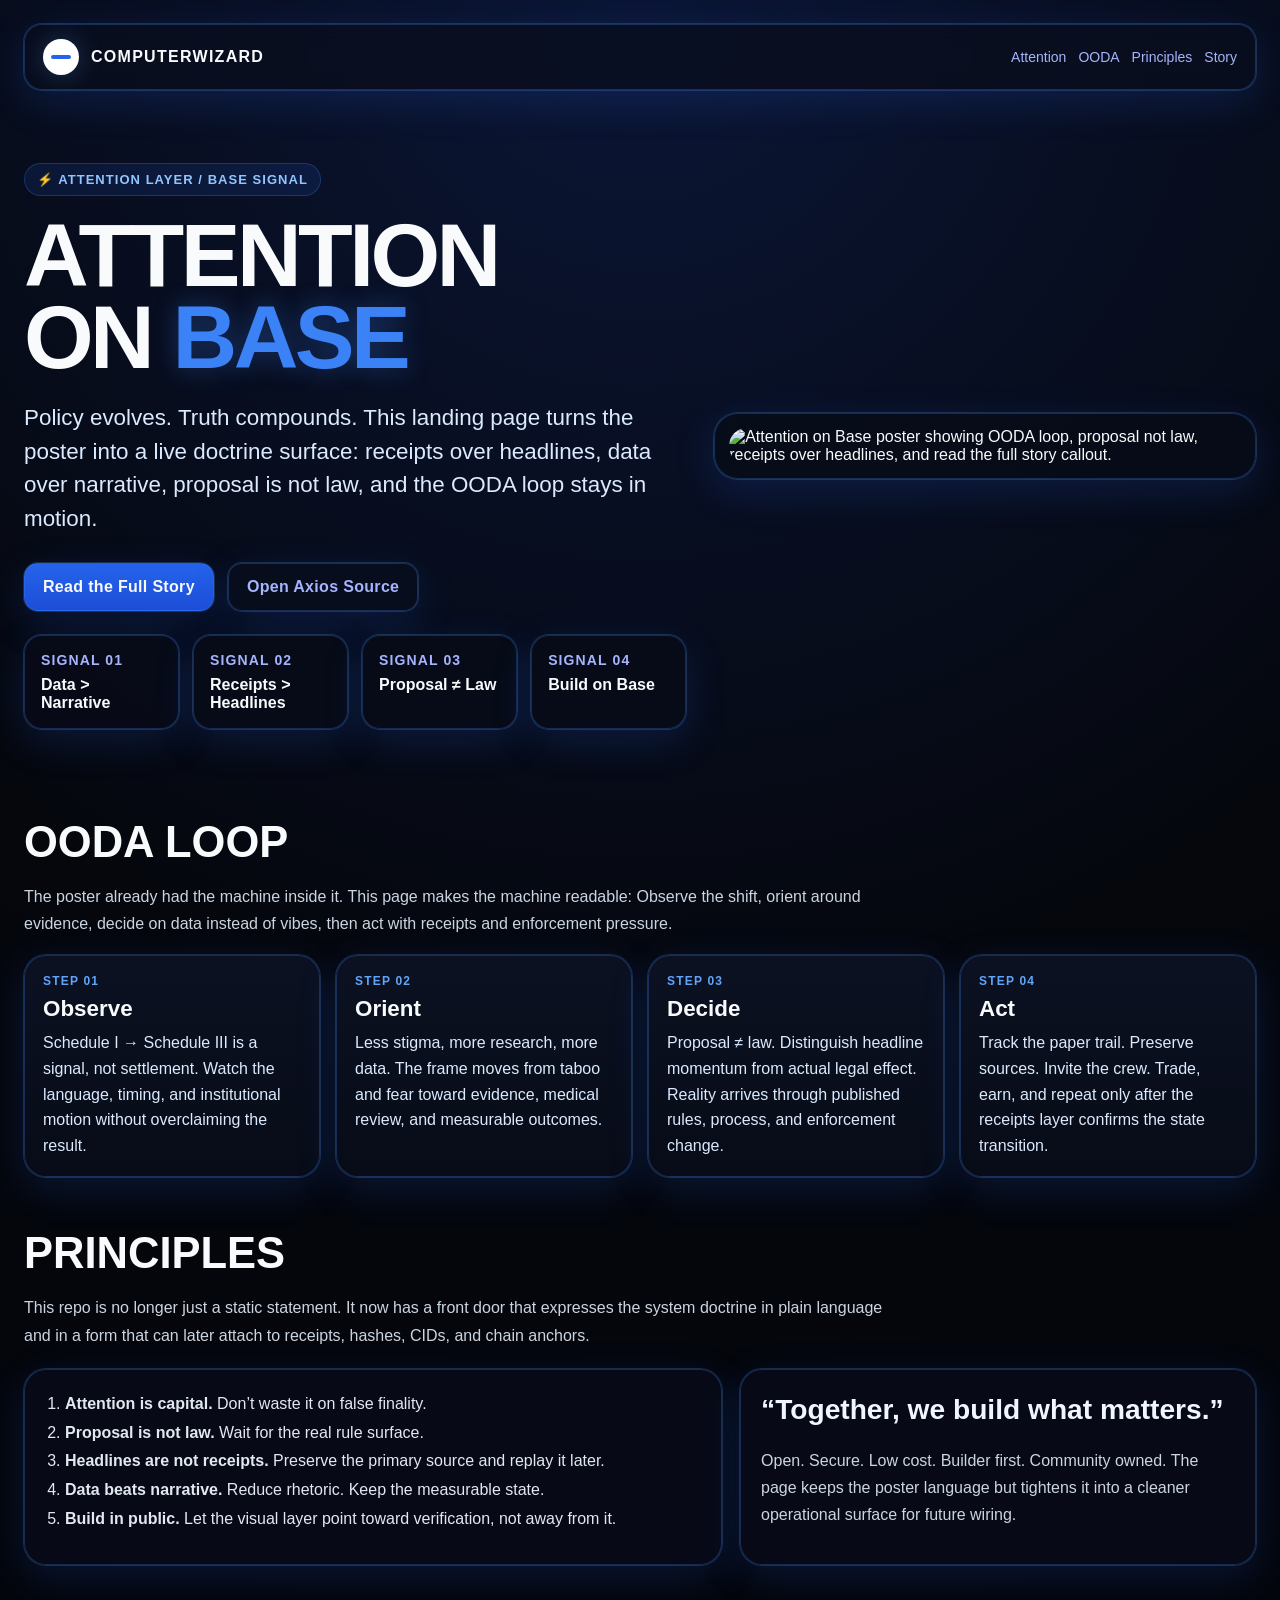
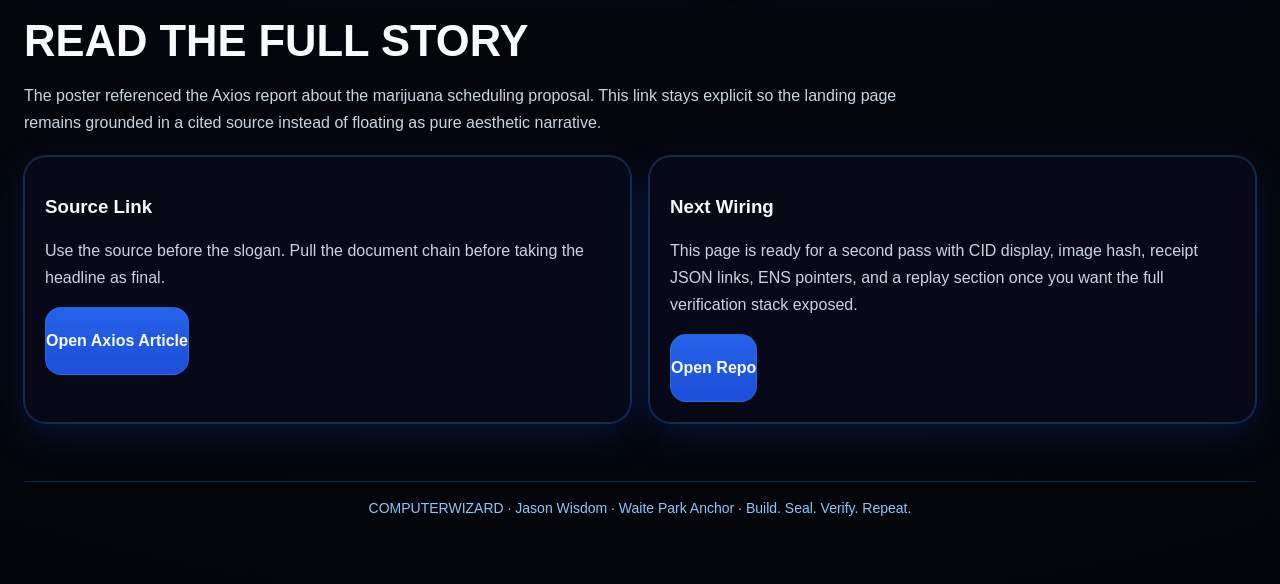
==== site/index.html @ fbf776ce "Add Attention on Base landing page" ====
<!doctype html>
<html lang="en">
<head>
  <meta charset="utf-8">
  <meta name="viewport" content="width=device-width, initial-scale=1">
  <title>COMPUTERWIZARD — Attention on Base</title>
  <meta name="description" content="Attention on Base — receipts over headlines, data over narrative, policy tracked through an OODA loop.">
  <style>
    :root {
      --bg: #05070d;
      --panel: #0b1020;
      --line: #1d4ed8;
      --line-soft: rgba(59,130,246,0.28);
      --text: #f8fafc;
      --muted: #a5b4fc;
      --accent: #2563eb;
      --accent-2: #60a5fa;
      --success: #93c5fd;
      --shadow: 0 0 0 1px rgba(96,165,250,0.22), 0 12px 40px rgba(37,99,235,0.18);
    }
    * { box-sizing: border-box; }
    html, body { margin: 0; padding: 0; background: radial-gradient(circle at top, #0b1636 0%, var(--bg) 45%, #02040a 100%); color: var(--text); font-family: Inter, Arial, Helvetica, sans-serif; }
    a { color: inherit; }
    .wrap { max-width: 1280px; margin: 0 auto; padding: 24px; }
    .nav {
      display: flex; align-items: center; justify-content: space-between; gap: 16px;
      padding: 14px 18px; border: 1px solid var(--line-soft); background: rgba(10,15,30,0.78);
      border-radius: 18px; box-shadow: var(--shadow); backdrop-filter: blur(10px);
      position: sticky; top: 16px; z-index: 10;
    }
    .brand { display: flex; align-items: center; gap: 12px; font-weight: 900; letter-spacing: 0.08em; }
    .brand-mark {
      width: 36px; height: 36px; border-radius: 999px; background: #fff; position: relative;
      box-shadow: 0 0 24px rgba(96,165,250,0.25);
    }
    .brand-mark::after {
      content: ""; position: absolute; left: 8px; right: 8px; top: 16px; height: 4px; background: var(--accent); border-radius: 999px;
    }
    .nav-links { display: flex; gap: 12px; flex-wrap: wrap; }
    .nav-links a { text-decoration: none; color: var(--muted); font-size: 14px; }
    .hero {
      display: grid; grid-template-columns: 1.1fr 0.9fr; gap: 28px; align-items: center; min-height: 78vh; padding: 28px 0 18px;
    }
    .eyebrow {
      display: inline-flex; align-items: center; gap: 8px; padding: 8px 12px; border-radius: 999px;
      border: 1px solid var(--line-soft); background: rgba(37,99,235,0.12); color: var(--success); font-size: 13px; font-weight: 700; letter-spacing: 0.08em;
    }
    h1 {
      font-size: clamp(3rem, 7vw, 6.5rem); line-height: 0.92; margin: 18px 0 14px; text-transform: uppercase; letter-spacing: -0.04em;
    }
    .base-blue { color: #3b82f6; text-shadow: 0 0 24px rgba(59,130,246,0.35); }
    .lede { font-size: clamp(1.1rem, 2vw, 1.4rem); line-height: 1.5; color: #dbeafe; max-width: 700px; }
    .cta-row { display: flex; flex-wrap: wrap; gap: 14px; margin: 28px 0 24px; }
    .btn {
      text-decoration: none; padding: 14px 18px; border-radius: 14px; font-weight: 800; letter-spacing: 0.02em; border: 1px solid var(--line-soft);
      box-shadow: var(--shadow);
    }
    .btn.primary { background: linear-gradient(180deg, #2563eb 0%, #1d4ed8 100%); }
    .btn.secondary { background: rgba(10,15,30,0.78); color: var(--muted); }
    .signal-grid { display: grid; grid-template-columns: repeat(4, minmax(0,1fr)); gap: 14px; margin-top: 10px; }
    .signal {
      background: rgba(8,12,24,0.9); border: 1px solid var(--line-soft); border-radius: 18px; padding: 16px; box-shadow: var(--shadow);
    }
    .signal h3 { margin: 0 0 8px; font-size: 14px; letter-spacing: 0.08em; color: var(--muted); text-transform: uppercase; }
    .signal p { margin: 0; font-size: 1rem; font-weight: 800; }
    .poster-card {
      position: relative; background: rgba(8,12,24,0.86); border: 1px solid var(--line-soft); border-radius: 24px; padding: 14px; box-shadow: var(--shadow);
    }
    .poster-card img { width: 100%; display: block; border-radius: 18px; }
    .section { padding: 26px 0; }
    .section h2 { font-size: clamp(1.8rem, 3.4vw, 3rem); margin: 0 0 10px; text-transform: uppercase; }
    .section p.section-copy { color: #cbd5e1; max-width: 880px; line-height: 1.7; }
    .ooda {
      display: grid; grid-template-columns: repeat(4, minmax(0,1fr)); gap: 16px; margin-top: 18px;
    }
    .step {
      background: linear-gradient(180deg, rgba(12,18,35,0.96) 0%, rgba(8,12,24,0.96) 100%);
      border: 1px solid var(--line-soft); border-radius: 22px; padding: 18px; box-shadow: var(--shadow);
    }
    .step .kicker { color: var(--accent-2); font-size: 12px; font-weight: 900; letter-spacing: 0.1em; text-transform: uppercase; }
    .step h3 { margin: 8px 0 8px; font-size: 1.4rem; }
    .step p { margin: 0; color: #dbeafe; line-height: 1.6; }
    .principles {
      display: grid; grid-template-columns: 1.15fr 0.85fr; gap: 18px; margin-top: 20px;
    }
    .panel {
      background: rgba(8,12,24,0.9); border: 1px solid var(--line-soft); border-radius: 22px; padding: 20px; box-shadow: var(--shadow);
    }
    .list { margin: 0; padding-left: 20px; color: #e2e8f0; line-height: 1.8; }
    .quote {
      font-size: clamp(1.3rem, 2.2vw, 2rem); line-height: 1.45; font-weight: 800; color: #eff6ff;
    }
    .story {
      display: grid; grid-template-columns: 1fr 1fr; gap: 18px; margin-top: 20px;
    }
    .story .big-link {
      display: inline-flex; align-items: center; justify-content: center; min-height: 68px; border-radius: 16px; font-weight: 900; text-decoration: none;
      background: linear-gradient(180deg, #2563eb 0%, #1d4ed8 100%); border: 1px solid var(--line-soft);
    }
    footer {
      padding: 32px 0 44px; color: #93c5fd; text-align: center; font-size: 14px;
    }
    .footer-line { border-top: 1px solid var(--line-soft); padding-top: 18px; }
    @media (max-width: 1080px) {
      .hero, .principles, .story { grid-template-columns: 1fr; }
      .signal-grid, .ooda { grid-template-columns: repeat(2, minmax(0,1fr)); }
    }
    @media (max-width: 680px) {
      .wrap { padding: 16px; }
      .nav { position: static; }
      .signal-grid, .ooda { grid-template-columns: 1fr; }
      h1 { font-size: 3rem; }
    }
  </style>
</head>
<body>
  <div class="wrap">
    <nav class="nav">
      <div class="brand">
        <span class="brand-mark" aria-hidden="true"></span>
        <span>COMPUTERWIZARD</span>
      </div>
      <div class="nav-links">
        <a href="#attention">Attention</a>
        <a href="#ooda">OODA</a>
        <a href="#principles">Principles</a>
        <a href="#story">Story</a>
      </div>
    </nav>

    <section class="hero" id="attention">
      <div>
        <span class="eyebrow">⚡ ATTENTION LAYER / BASE SIGNAL</span>
        <h1>Attention<br>on <span class="base-blue">Base</span></h1>
        <p class="lede">Policy evolves. Truth compounds. This landing page turns the poster into a live doctrine surface: receipts over headlines, data over narrative, proposal is not law, and the OODA loop stays in motion.</p>
        <div class="cta-row">
          <a class="btn primary" href="#story">Read the Full Story</a>
          <a class="btn secondary" href="https://www.axios.com/2026/04/22/trump-marijuana-rule-change" target="_blank" rel="noreferrer">Open Axios Source</a>
        </div>
        <div class="signal-grid">
          <div class="signal"><h3>Signal 01</h3><p>Data &gt; Narrative</p></div>
          <div class="signal"><h3>Signal 02</h3><p>Receipts &gt; Headlines</p></div>
          <div class="signal"><h3>Signal 03</h3><p>Proposal ≠ Law</p></div>
          <div class="signal"><h3>Signal 04</h3><p>Build on Base</p></div>
        </div>
      </div>
      <div class="poster-card">
        <img src="../assets/attention-on-base-2026-04-22.jpeg" alt="Attention on Base poster showing OODA loop, proposal not law, receipts over headlines, and read the full story callout.">
      </div>
    </section>

    <section class="section" id="ooda">
      <h2>OODA Loop</h2>
      <p class="section-copy">The poster already had the machine inside it. This page makes the machine readable: Observe the shift, orient around evidence, decide on data instead of vibes, then act with receipts and enforcement pressure.</p>
      <div class="ooda">
        <article class="step">
          <div class="kicker">Step 01</div>
          <h3>Observe</h3>
          <p>Schedule I → Schedule III is a signal, not settlement. Watch the language, timing, and institutional motion without overclaiming the result.</p>
        </article>
        <article class="step">
          <div class="kicker">Step 02</div>
          <h3>Orient</h3>
          <p>Less stigma, more research, more data. The frame moves from taboo and fear toward evidence, medical review, and measurable outcomes.</p>
        </article>
        <article class="step">
          <div class="kicker">Step 03</div>
          <h3>Decide</h3>
          <p>Proposal ≠ law. Distinguish headline momentum from actual legal effect. Reality arrives through published rules, process, and enforcement change.</p>
        </article>
        <article class="step">
          <div class="kicker">Step 04</div>
          <h3>Act</h3>
          <p>Track the paper trail. Preserve sources. Invite the crew. Trade, earn, and repeat only after the receipts layer confirms the state transition.</p>
        </article>
      </div>
    </section>

    <section class="section" id="principles">
      <h2>Principles</h2>
      <p class="section-copy">This repo is no longer just a static statement. It now has a front door that expresses the system doctrine in plain language and in a form that can later attach to receipts, hashes, CIDs, and chain anchors.</p>
      <div class="principles">
        <div class="panel">
          <ol class="list">
            <li><strong>Attention is capital.</strong> Don’t waste it on false finality.</li>
            <li><strong>Proposal is not law.</strong> Wait for the real rule surface.</li>
            <li><strong>Headlines are not receipts.</strong> Preserve the primary source and replay it later.</li>
            <li><strong>Data beats narrative.</strong> Reduce rhetoric. Keep the measurable state.</li>
            <li><strong>Build in public.</strong> Let the visual layer point toward verification, not away from it.</li>
          </ol>
        </div>
        <div class="panel">
          <div class="quote">“Together, we build what matters.”</div>
          <p class="section-copy">Open. Secure. Low cost. Builder first. Community owned. The page keeps the poster language but tightens it into a cleaner operational surface for future wiring.</p>
        </div>
      </div>
    </section>

    <section class="section" id="story">
      <h2>Read the Full Story</h2>
      <p class="section-copy">The poster referenced the Axios report about the marijuana scheduling proposal. This link stays explicit so the landing page remains grounded in a cited source instead of floating as pure aesthetic narrative.</p>
      <div class="story">
        <div class="panel">
          <h3>Source Link</h3>
          <p class="section-copy">Use the source before the slogan. Pull the document chain before taking the headline as final.</p>
          <a class="big-link" href="https://www.axios.com/2026/04/22/trump-marijuana-rule-change" target="_blank" rel="noreferrer">Open Axios Article</a>
        </div>
        <div class="panel">
          <h3>Next Wiring</h3>
          <p class="section-copy">This page is ready for a second pass with CID display, image hash, receipt JSON links, ENS pointers, and a replay section once you want the full verification stack exposed.</p>
          <a class="big-link" href="https://github.com/jsonwisdom/COMPUTERWIZARD" target="_blank" rel="noreferrer">Open Repo</a>
        </div>
      </div>
    </section>

    <footer>
      <div class="footer-line">COMPUTERWIZARD · Jason Wisdom · Waite Park Anchor · Build. Seal. Verify. Repeat.</div>
    </footer>
  </div>
</body>
</html>
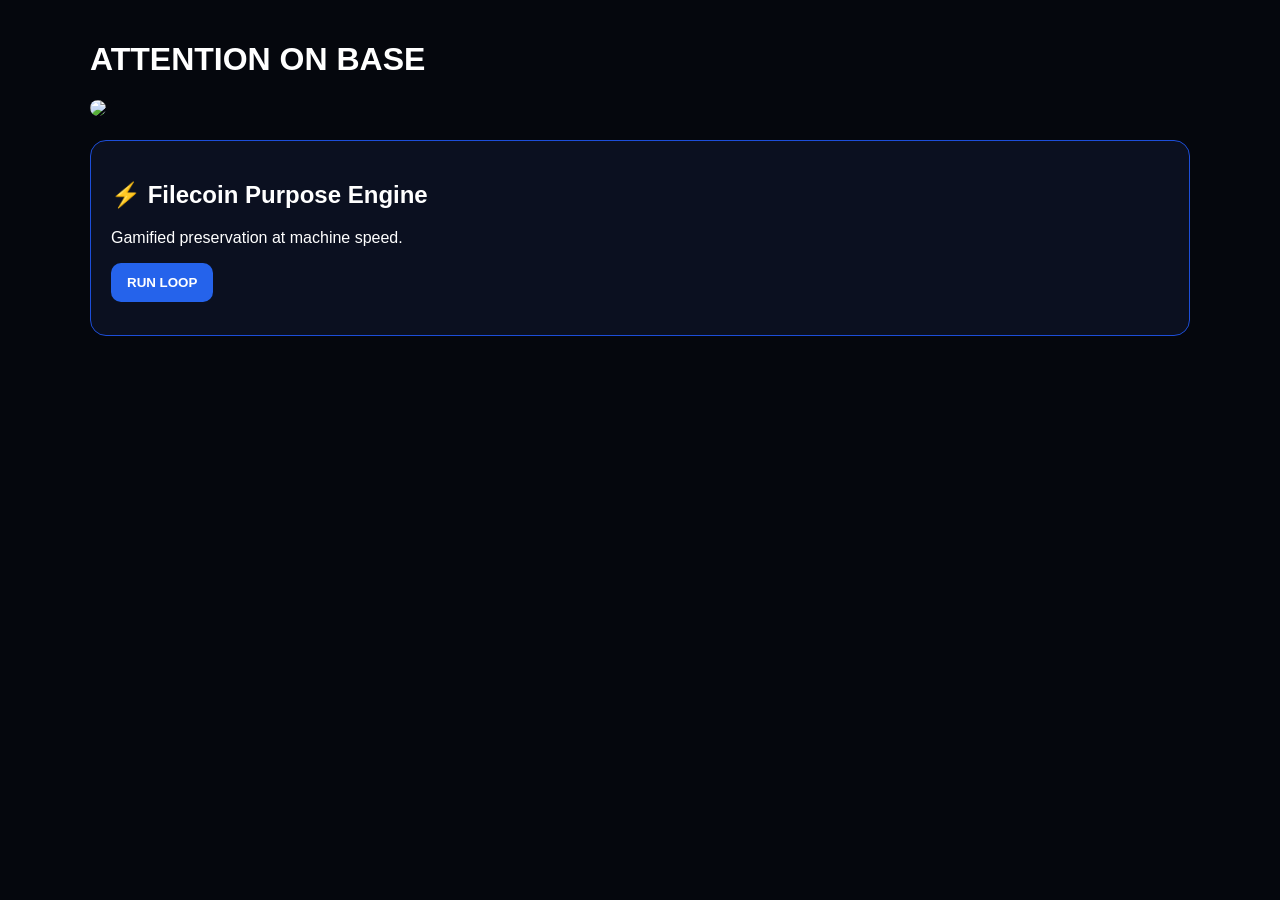
==== commit 475b4634: "Add Filecoin gamified engine UI" ====
--- a/site/index.html
+++ b/site/index.html
@@ -1,221 +1,44 @@
 <!doctype html>
 <html lang="en">
 <head>
-  <meta charset="utf-8">
-  <meta name="viewport" content="width=device-width, initial-scale=1">
-  <title>COMPUTERWIZARD — Attention on Base</title>
-  <meta name="description" content="Attention on Base — receipts over headlines, data over narrative, policy tracked through an OODA loop.">
-  <style>
-    :root {
-      --bg: #05070d;
-      --panel: #0b1020;
-      --line: #1d4ed8;
-      --line-soft: rgba(59,130,246,0.28);
-      --text: #f8fafc;
-      --muted: #a5b4fc;
-      --accent: #2563eb;
-      --accent-2: #60a5fa;
-      --success: #93c5fd;
-      --shadow: 0 0 0 1px rgba(96,165,250,0.22), 0 12px 40px rgba(37,99,235,0.18);
-    }
-    * { box-sizing: border-box; }
-    html, body { margin: 0; padding: 0; background: radial-gradient(circle at top, #0b1636 0%, var(--bg) 45%, #02040a 100%); color: var(--text); font-family: Inter, Arial, Helvetica, sans-serif; }
-    a { color: inherit; }
-    .wrap { max-width: 1280px; margin: 0 auto; padding: 24px; }
-    .nav {
-      display: flex; align-items: center; justify-content: space-between; gap: 16px;
-      padding: 14px 18px; border: 1px solid var(--line-soft); background: rgba(10,15,30,0.78);
-      border-radius: 18px; box-shadow: var(--shadow); backdrop-filter: blur(10px);
-      position: sticky; top: 16px; z-index: 10;
-    }
-    .brand { display: flex; align-items: center; gap: 12px; font-weight: 900; letter-spacing: 0.08em; }
-    .brand-mark {
-      width: 36px; height: 36px; border-radius: 999px; background: #fff; position: relative;
-      box-shadow: 0 0 24px rgba(96,165,250,0.25);
-    }
-    .brand-mark::after {
-      content: ""; position: absolute; left: 8px; right: 8px; top: 16px; height: 4px; background: var(--accent); border-radius: 999px;
-    }
-    .nav-links { display: flex; gap: 12px; flex-wrap: wrap; }
-    .nav-links a { text-decoration: none; color: var(--muted); font-size: 14px; }
-    .hero {
-      display: grid; grid-template-columns: 1.1fr 0.9fr; gap: 28px; align-items: center; min-height: 78vh; padding: 28px 0 18px;
-    }
-    .eyebrow {
-      display: inline-flex; align-items: center; gap: 8px; padding: 8px 12px; border-radius: 999px;
-      border: 1px solid var(--line-soft); background: rgba(37,99,235,0.12); color: var(--success); font-size: 13px; font-weight: 700; letter-spacing: 0.08em;
-    }
-    h1 {
-      font-size: clamp(3rem, 7vw, 6.5rem); line-height: 0.92; margin: 18px 0 14px; text-transform: uppercase; letter-spacing: -0.04em;
-    }
-    .base-blue { color: #3b82f6; text-shadow: 0 0 24px rgba(59,130,246,0.35); }
-    .lede { font-size: clamp(1.1rem, 2vw, 1.4rem); line-height: 1.5; color: #dbeafe; max-width: 700px; }
-    .cta-row { display: flex; flex-wrap: wrap; gap: 14px; margin: 28px 0 24px; }
-    .btn {
-      text-decoration: none; padding: 14px 18px; border-radius: 14px; font-weight: 800; letter-spacing: 0.02em; border: 1px solid var(--line-soft);
-      box-shadow: var(--shadow);
-    }
-    .btn.primary { background: linear-gradient(180deg, #2563eb 0%, #1d4ed8 100%); }
-    .btn.secondary { background: rgba(10,15,30,0.78); color: var(--muted); }
-    .signal-grid { display: grid; grid-template-columns: repeat(4, minmax(0,1fr)); gap: 14px; margin-top: 10px; }
-    .signal {
-      background: rgba(8,12,24,0.9); border: 1px solid var(--line-soft); border-radius: 18px; padding: 16px; box-shadow: var(--shadow);
-    }
-    .signal h3 { margin: 0 0 8px; font-size: 14px; letter-spacing: 0.08em; color: var(--muted); text-transform: uppercase; }
-    .signal p { margin: 0; font-size: 1rem; font-weight: 800; }
-    .poster-card {
-      position: relative; background: rgba(8,12,24,0.86); border: 1px solid var(--line-soft); border-radius: 24px; padding: 14px; box-shadow: var(--shadow);
-    }
-    .poster-card img { width: 100%; display: block; border-radius: 18px; }
-    .section { padding: 26px 0; }
-    .section h2 { font-size: clamp(1.8rem, 3.4vw, 3rem); margin: 0 0 10px; text-transform: uppercase; }
-    .section p.section-copy { color: #cbd5e1; max-width: 880px; line-height: 1.7; }
-    .ooda {
-      display: grid; grid-template-columns: repeat(4, minmax(0,1fr)); gap: 16px; margin-top: 18px;
-    }
-    .step {
-      background: linear-gradient(180deg, rgba(12,18,35,0.96) 0%, rgba(8,12,24,0.96) 100%);
-      border: 1px solid var(--line-soft); border-radius: 22px; padding: 18px; box-shadow: var(--shadow);
-    }
-    .step .kicker { color: var(--accent-2); font-size: 12px; font-weight: 900; letter-spacing: 0.1em; text-transform: uppercase; }
-    .step h3 { margin: 8px 0 8px; font-size: 1.4rem; }
-    .step p { margin: 0; color: #dbeafe; line-height: 1.6; }
-    .principles {
-      display: grid; grid-template-columns: 1.15fr 0.85fr; gap: 18px; margin-top: 20px;
-    }
-    .panel {
-      background: rgba(8,12,24,0.9); border: 1px solid var(--line-soft); border-radius: 22px; padding: 20px; box-shadow: var(--shadow);
-    }
-    .list { margin: 0; padding-left: 20px; color: #e2e8f0; line-height: 1.8; }
-    .quote {
-      font-size: clamp(1.3rem, 2.2vw, 2rem); line-height: 1.45; font-weight: 800; color: #eff6ff;
-    }
-    .story {
-      display: grid; grid-template-columns: 1fr 1fr; gap: 18px; margin-top: 20px;
-    }
-    .story .big-link {
-      display: inline-flex; align-items: center; justify-content: center; min-height: 68px; border-radius: 16px; font-weight: 900; text-decoration: none;
-      background: linear-gradient(180deg, #2563eb 0%, #1d4ed8 100%); border: 1px solid var(--line-soft);
-    }
-    footer {
-      padding: 32px 0 44px; color: #93c5fd; text-align: center; font-size: 14px;
-    }
-    .footer-line { border-top: 1px solid var(--line-soft); padding-top: 18px; }
-    @media (max-width: 1080px) {
-      .hero, .principles, .story { grid-template-columns: 1fr; }
-      .signal-grid, .ooda { grid-template-columns: repeat(2, minmax(0,1fr)); }
-    }
-    @media (max-width: 680px) {
-      .wrap { padding: 16px; }
-      .nav { position: static; }
-      .signal-grid, .ooda { grid-template-columns: 1fr; }
-      h1 { font-size: 3rem; }
-    }
-  </style>
+<meta charset="utf-8">
+<meta name="viewport" content="width=device-width, initial-scale=1">
+<title>COMPUTERWIZARD — Attention on Base</title>
+<style>
+body{background:#05070d;color:white;font-family:Arial;margin:0}
+.wrap{padding:20px;max-width:1100px;margin:auto}
+.card{background:#0b1020;padding:20px;border-radius:16px;margin-top:20px;border:1px solid #1d4ed8}
+button{padding:12px 16px;border-radius:10px;border:none;background:#2563eb;color:white;font-weight:bold;cursor:pointer}
+</style>
 </head>
 <body>
-  <div class="wrap">
-    <nav class="nav">
-      <div class="brand">
-        <span class="brand-mark" aria-hidden="true"></span>
-        <span>COMPUTERWIZARD</span>
-      </div>
-      <div class="nav-links">
-        <a href="#attention">Attention</a>
-        <a href="#ooda">OODA</a>
-        <a href="#principles">Principles</a>
-        <a href="#story">Story</a>
-      </div>
-    </nav>
+<div class="wrap">
+<h1>ATTENTION ON BASE</h1>
+<img src="../assets/attention-on-base-2026-04-22.jpeg" style="width:100%;border-radius:12px"/>
 
-    <section class="hero" id="attention">
-      <div>
-        <span class="eyebrow">⚡ ATTENTION LAYER / BASE SIGNAL</span>
-        <h1>Attention<br>on <span class="base-blue">Base</span></h1>
-        <p class="lede">Policy evolves. Truth compounds. This landing page turns the poster into a live doctrine surface: receipts over headlines, data over narrative, proposal is not law, and the OODA loop stays in motion.</p>
-        <div class="cta-row">
-          <a class="btn primary" href="#story">Read the Full Story</a>
-          <a class="btn secondary" href="https://www.axios.com/2026/04/22/trump-marijuana-rule-change" target="_blank" rel="noreferrer">Open Axios Source</a>
-        </div>
-        <div class="signal-grid">
-          <div class="signal"><h3>Signal 01</h3><p>Data &gt; Narrative</p></div>
-          <div class="signal"><h3>Signal 02</h3><p>Receipts &gt; Headlines</p></div>
-          <div class="signal"><h3>Signal 03</h3><p>Proposal ≠ Law</p></div>
-          <div class="signal"><h3>Signal 04</h3><p>Build on Base</p></div>
-        </div>
-      </div>
-      <div class="poster-card">
-        <img src="../assets/attention-on-base-2026-04-22.jpeg" alt="Attention on Base poster showing OODA loop, proposal not law, receipts over headlines, and read the full story callout.">
-      </div>
-    </section>
+<div class="card">
+<h2>⚡ Filecoin Purpose Engine</h2>
+<p>Gamified preservation at machine speed.</p>
+<button onclick="runLoop()">RUN LOOP</button>
+<pre id="output"></pre>
+</div>
 
-    <section class="section" id="ooda">
-      <h2>OODA Loop</h2>
-      <p class="section-copy">The poster already had the machine inside it. This page makes the machine readable: Observe the shift, orient around evidence, decide on data instead of vibes, then act with receipts and enforcement pressure.</p>
-      <div class="ooda">
-        <article class="step">
-          <div class="kicker">Step 01</div>
-          <h3>Observe</h3>
-          <p>Schedule I → Schedule III is a signal, not settlement. Watch the language, timing, and institutional motion without overclaiming the result.</p>
-        </article>
-        <article class="step">
-          <div class="kicker">Step 02</div>
-          <h3>Orient</h3>
-          <p>Less stigma, more research, more data. The frame moves from taboo and fear toward evidence, medical review, and measurable outcomes.</p>
-        </article>
-        <article class="step">
-          <div class="kicker">Step 03</div>
-          <h3>Decide</h3>
-          <p>Proposal ≠ law. Distinguish headline momentum from actual legal effect. Reality arrives through published rules, process, and enforcement change.</p>
-        </article>
-        <article class="step">
-          <div class="kicker">Step 04</div>
-          <h3>Act</h3>
-          <p>Track the paper trail. Preserve sources. Invite the crew. Trade, earn, and repeat only after the receipts layer confirms the state transition.</p>
-        </article>
-      </div>
-    </section>
+<script>
+async function runLoop(){
+ const res = await fetch('filecoin-purpose.json');
+ const data = await res.json();
+ let log = '';
+ data.game_loop.forEach((step,i)=>{
+  log += (i+1)+'. '+step+'\n';
+ });
+ log += '\nScore Model:\n';
+ Object.entries(data.points).forEach(([k,v])=>{
+  log += k+': '+v+' pts\n';
+ });
+ document.getElementById('output').textContent = log;
+}
+</script>
 
-    <section class="section" id="principles">
-      <h2>Principles</h2>
-      <p class="section-copy">This repo is no longer just a static statement. It now has a front door that expresses the system doctrine in plain language and in a form that can later attach to receipts, hashes, CIDs, and chain anchors.</p>
-      <div class="principles">
-        <div class="panel">
-          <ol class="list">
-            <li><strong>Attention is capital.</strong> Don’t waste it on false finality.</li>
-            <li><strong>Proposal is not law.</strong> Wait for the real rule surface.</li>
-            <li><strong>Headlines are not receipts.</strong> Preserve the primary source and replay it later.</li>
-            <li><strong>Data beats narrative.</strong> Reduce rhetoric. Keep the measurable state.</li>
-            <li><strong>Build in public.</strong> Let the visual layer point toward verification, not away from it.</li>
-          </ol>
-        </div>
-        <div class="panel">
-          <div class="quote">“Together, we build what matters.”</div>
-          <p class="section-copy">Open. Secure. Low cost. Builder first. Community owned. The page keeps the poster language but tightens it into a cleaner operational surface for future wiring.</p>
-        </div>
-      </div>
-    </section>
-
-    <section class="section" id="story">
-      <h2>Read the Full Story</h2>
-      <p class="section-copy">The poster referenced the Axios report about the marijuana scheduling proposal. This link stays explicit so the landing page remains grounded in a cited source instead of floating as pure aesthetic narrative.</p>
-      <div class="story">
-        <div class="panel">
-          <h3>Source Link</h3>
-          <p class="section-copy">Use the source before the slogan. Pull the document chain before taking the headline as final.</p>
-          <a class="big-link" href="https://www.axios.com/2026/04/22/trump-marijuana-rule-change" target="_blank" rel="noreferrer">Open Axios Article</a>
-        </div>
-        <div class="panel">
-          <h3>Next Wiring</h3>
-          <p class="section-copy">This page is ready for a second pass with CID display, image hash, receipt JSON links, ENS pointers, and a replay section once you want the full verification stack exposed.</p>
-          <a class="big-link" href="https://github.com/jsonwisdom/COMPUTERWIZARD" target="_blank" rel="noreferrer">Open Repo</a>
-        </div>
-      </div>
-    </section>
-
-    <footer>
-      <div class="footer-line">COMPUTERWIZARD · Jason Wisdom · Waite Park Anchor · Build. Seal. Verify. Repeat.</div>
-    </footer>
-  </div>
+</div>
 </body>
 </html>
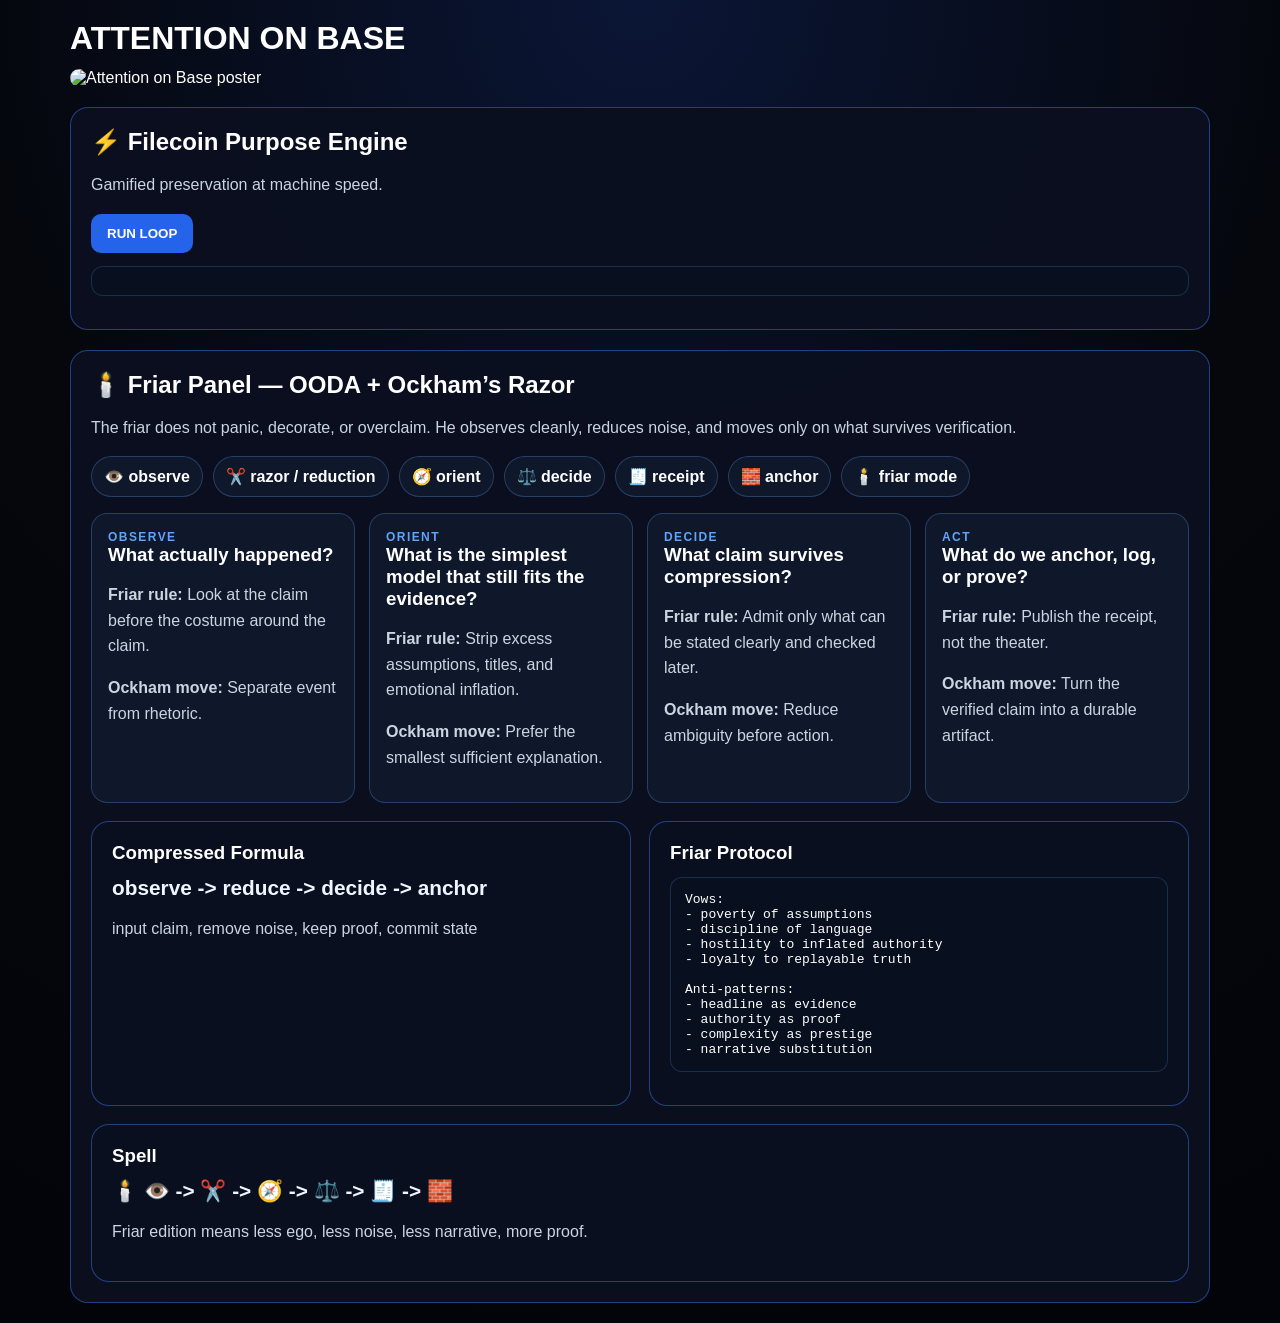
==== commit 4527fd54: "Render Friar Edition panel from friar-ooda.json" ====
--- a/site/index.html
+++ b/site/index.html
@@ -5,40 +5,106 @@
 <meta name="viewport" content="width=device-width, initial-scale=1">
 <title>COMPUTERWIZARD — Attention on Base</title>
 <style>
-body{background:#05070d;color:white;font-family:Arial;margin:0}
-.wrap{padding:20px;max-width:1100px;margin:auto}
-.card{background:#0b1020;padding:20px;border-radius:16px;margin-top:20px;border:1px solid #1d4ed8}
-button{padding:12px 16px;border-radius:10px;border:none;background:#2563eb;color:white;font-weight:bold;cursor:pointer}
+:root{--bg:#05070d;--panel:#0b1020;--line:#1d4ed8;--text:#fff;--muted:#cbd5e1;--accent:#2563eb;--accent2:#60a5fa}
+*{box-sizing:border-box}
+body{background:radial-gradient(circle at top,#0b1636 0%,#05070d 45%,#02040a 100%);color:var(--text);font-family:Arial,sans-serif;margin:0}
+.wrap{padding:20px;max-width:1180px;margin:auto}
+h1,h2,h3{margin:0 0 12px}
+p{line-height:1.6;color:var(--muted)}
+.heroimg{width:100%;border-radius:16px;display:block}
+.card{background:rgba(11,16,32,.92);padding:20px;border-radius:18px;margin-top:20px;border:1px solid rgba(59,130,246,.45)}
+.grid{display:grid;grid-template-columns:repeat(2,minmax(0,1fr));gap:18px}
+.loop{display:grid;grid-template-columns:repeat(4,minmax(0,1fr));gap:14px}
+.step{background:#0f172a;border:1px solid rgba(96,165,250,.28);padding:16px;border-radius:16px}
+.kicker{font-size:12px;letter-spacing:.12em;color:var(--accent2);font-weight:700}
+button{padding:12px 16px;border-radius:10px;border:none;background:var(--accent);color:white;font-weight:bold;cursor:pointer}
+pre{white-space:pre-wrap;background:#08101f;padding:14px;border-radius:12px;border:1px solid rgba(96,165,250,.2)}
+.glyphs{display:flex;flex-wrap:wrap;gap:10px;margin-top:12px}
+.glyph{padding:10px 12px;border-radius:999px;background:#0f172a;border:1px solid rgba(96,165,250,.28);font-weight:700}
+.quote{font-size:1.3rem;font-weight:700;color:#eff6ff}
+@media (max-width:900px){.loop,.grid{grid-template-columns:1fr 1fr}}
+@media (max-width:640px){.loop,.grid{grid-template-columns:1fr}}
 </style>
 </head>
 <body>
 <div class="wrap">
-<h1>ATTENTION ON BASE</h1>
-<img src="../assets/attention-on-base-2026-04-22.jpeg" style="width:100%;border-radius:12px"/>
+  <h1>ATTENTION ON BASE</h1>
+  <img class="heroimg" src="../assets/attention-on-base-2026-04-22.jpeg" alt="Attention on Base poster">
 
-<div class="card">
-<h2>⚡ Filecoin Purpose Engine</h2>
-<p>Gamified preservation at machine speed.</p>
-<button onclick="runLoop()">RUN LOOP</button>
-<pre id="output"></pre>
-</div>
+  <div class="card">
+    <h2>⚡ Filecoin Purpose Engine</h2>
+    <p>Gamified preservation at machine speed.</p>
+    <button onclick="runLoop()">RUN LOOP</button>
+    <pre id="output"></pre>
+  </div>
+
+  <div class="card">
+    <h2>🕯️ Friar Panel — OODA + Ockham’s Razor</h2>
+    <p id="friar-thesis">Loading friar doctrine…</p>
+    <div class="glyphs" id="glyphs"></div>
+    <div class="loop" id="friar-loop" style="margin-top:16px"></div>
+    <div class="grid" style="margin-top:18px">
+      <div class="card" style="margin-top:0">
+        <h3>Compressed Formula</h3>
+        <div class="quote" id="formula"></div>
+        <p id="machine-line"></p>
+      </div>
+      <div class="card" style="margin-top:0">
+        <h3>Friar Protocol</h3>
+        <pre id="friar-protocol"></pre>
+      </div>
+    </div>
+    <div class="card" style="margin-top:18px">
+      <h3>Spell</h3>
+      <div class="quote" id="spell"></div>
+      <p id="human-line"></p>
+    </div>
+  </div>
 
 <script>
 async function runLoop(){
  const res = await fetch('filecoin-purpose.json');
  const data = await res.json();
  let log = '';
- data.game_loop.forEach((step,i)=>{
-  log += (i+1)+'. '+step+'\n';
- });
+ data.game_loop.forEach((step,i)=>{ log += (i+1)+'. '+step+'\n'; });
  log += '\nScore Model:\n';
- Object.entries(data.points).forEach(([k,v])=>{
-  log += k+': '+v+' pts\n';
- });
+ Object.entries(data.points).forEach(([k,v])=>{ log += k+': '+v+' pts\n'; });
  document.getElementById('output').textContent = log;
 }
+
+async function renderFriar(){
+ const res = await fetch('friar-ooda.json');
+ const data = await res.json();
+ document.getElementById('friar-thesis').textContent = data.thesis;
+ document.getElementById('formula').textContent = data.compressed_formula.ooda_razor;
+ document.getElementById('machine-line').textContent = data.compressed_formula.machine_translation;
+ document.getElementById('spell').textContent = data.spell;
+ document.getElementById('human-line').textContent = data.human_line;
+
+ const glyphs = document.getElementById('glyphs');
+ glyphs.innerHTML = '';
+ Object.entries(data.glyphs).forEach(([g,label]) => {
+   const el = document.createElement('div');
+   el.className = 'glyph';
+   el.textContent = g + ' ' + label;
+   glyphs.appendChild(el);
+ });
+
+ const loop = document.getElementById('friar-loop');
+ loop.innerHTML = '';
+ data.loop.forEach(item => {
+   const card = document.createElement('div');
+   card.className = 'step';
+   card.innerHTML = '<div class="kicker">'+item.step+'</div><h3>'+item.question+'</h3><p><strong>Friar rule:</strong> '+item.friar_rule+'</p><p><strong>Ockham move:</strong> '+item.ockham_move+'</p>';
+   loop.appendChild(card);
+ });
+
+ const protocol = document.getElementById('friar-protocol');
+ protocol.textContent = 'Vows:\n- ' + data.friar_protocol.vows.join('\n- ') + '\n\nAnti-patterns:\n- ' + data.friar_protocol.anti_patterns.join('\n- ');
+}
+
+renderFriar();
 </script>
-
 </div>
 </body>
 </html>
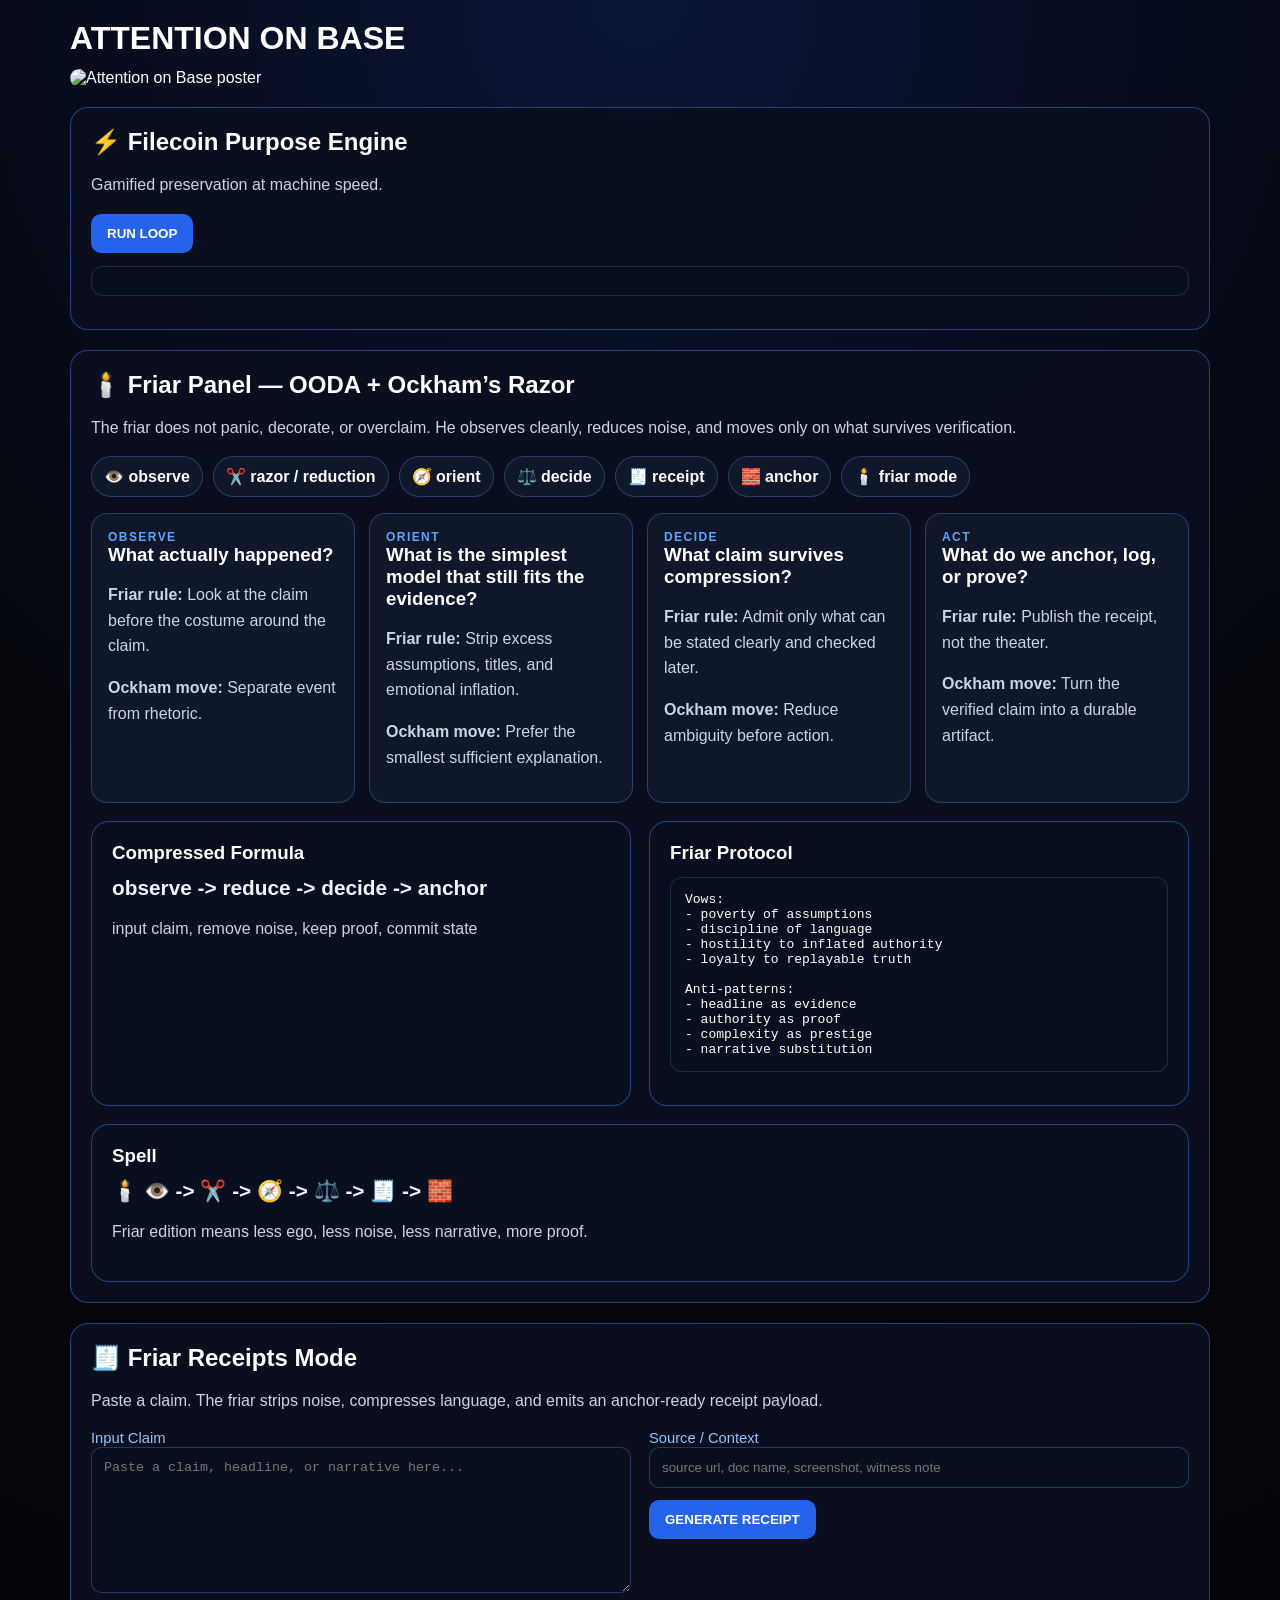
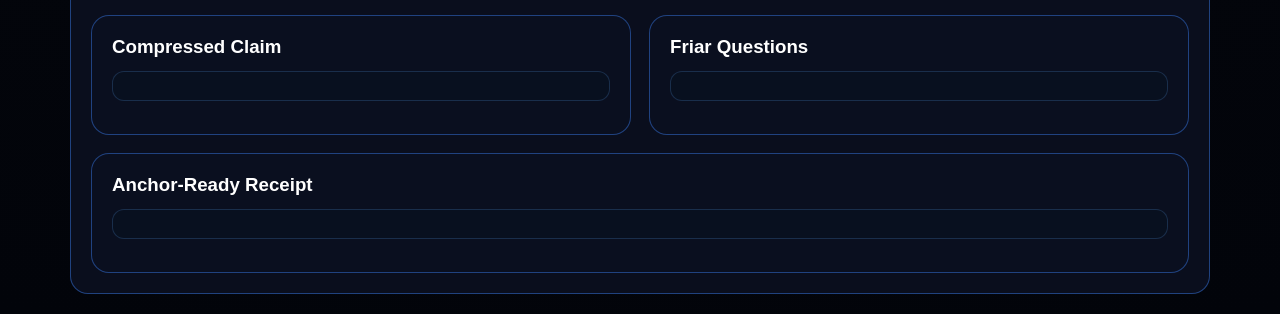
==== commit 0a1f823e: "Add Friar Receipts Mode with claim compression and anchor-ready JSON output" ====
--- a/site/index.html
+++ b/site/index.html
@@ -18,10 +18,12 @@
 .step{background:#0f172a;border:1px solid rgba(96,165,250,.28);padding:16px;border-radius:16px}
 .kicker{font-size:12px;letter-spacing:.12em;color:var(--accent2);font-weight:700}
 button{padding:12px 16px;border-radius:10px;border:none;background:var(--accent);color:white;font-weight:bold;cursor:pointer}
-pre{white-space:pre-wrap;background:#08101f;padding:14px;border-radius:12px;border:1px solid rgba(96,165,250,.2)}
+textarea,input{width:100%;padding:12px;border-radius:10px;border:1px solid rgba(96,165,250,.28);background:#08101f;color:white}
+pre{white-space:pre-wrap;background:#08101f;padding:14px;border-radius:12px;border:1px solid rgba(96,165,250,.2);overflow:auto}
 .glyphs{display:flex;flex-wrap:wrap;gap:10px;margin-top:12px}
 .glyph{padding:10px 12px;border-radius:999px;background:#0f172a;border:1px solid rgba(96,165,250,.28);font-weight:700}
 .quote{font-size:1.3rem;font-weight:700;color:#eff6ff}
+.small{font-size:.92rem;color:#93c5fd}
 @media (max-width:900px){.loop,.grid{grid-template-columns:1fr 1fr}}
 @media (max-width:640px){.loop,.grid{grid-template-columns:1fr}}
 </style>
@@ -61,7 +63,41 @@
     </div>
   </div>
 
+  <div class="card">
+    <h2>🧾 Friar Receipts Mode</h2>
+    <p>Paste a claim. The friar strips noise, compresses language, and emits an anchor-ready receipt payload.</p>
+    <div class="grid">
+      <div>
+        <label class="small" for="claim">Input Claim</label>
+        <textarea id="claim" rows="8" placeholder="Paste a claim, headline, or narrative here..."></textarea>
+      </div>
+      <div>
+        <label class="small" for="source">Source / Context</label>
+        <input id="source" placeholder="source url, doc name, screenshot, witness note">
+        <div style="margin-top:12px">
+          <button onclick="runFriarReceipt()">GENERATE RECEIPT</button>
+        </div>
+      </div>
+    </div>
+    <div class="grid" style="margin-top:18px">
+      <div class="card" style="margin-top:0">
+        <h3>Compressed Claim</h3>
+        <pre id="compressedClaim"></pre>
+      </div>
+      <div class="card" style="margin-top:0">
+        <h3>Friar Questions</h3>
+        <pre id="friarQuestions"></pre>
+      </div>
+    </div>
+    <div class="card" style="margin-top:18px">
+      <h3>Anchor-Ready Receipt</h3>
+      <pre id="receiptOutput"></pre>
+    </div>
+  </div>
+
 <script>
+let friarData = null;
+
 async function runLoop(){
  const res = await fetch('filecoin-purpose.json');
  const data = await res.json();
@@ -72,18 +108,77 @@
  document.getElementById('output').textContent = log;
 }
 
+function cleanText(text){
+ return text
+  .replace(/https?:\/\/\S+/g,'')
+  .replace(/\s+/g,' ')
+  .replace(/[“”]/g,'"')
+  .replace(/[‘’]/g,"'")
+  .trim();
+}
+
+function compressClaim(text){
+ const cleaned = cleanText(text);
+ const sentences = cleaned.split(/(?<=[.!?])\s+/).filter(Boolean);
+ let best = sentences.sort((a,b)=>a.length-b.length)[0] || cleaned;
+ if(best.length > 220) best = best.slice(0,220).trim() + '…';
+ return best;
+}
+
+async function sha256Hex(text){
+ const bytes = new TextEncoder().encode(text);
+ const digest = await crypto.subtle.digest('SHA-256', bytes);
+ return [...new Uint8Array(digest)].map(b=>b.toString(16).padStart(2,'0')).join('');
+}
+
+async function runFriarReceipt(){
+ const claim = document.getElementById('claim').value.trim();
+ const source = document.getElementById('source').value.trim();
+ if(!claim){
+   document.getElementById('receiptOutput').textContent = 'Paste a claim first.';
+   return;
+ }
+ const compressed = compressClaim(claim);
+ const claimHash = await sha256Hex(cleanText(claim));
+ const compressedHash = await sha256Hex(compressed);
+ const now = new Date().toISOString();
+ const questions = friarData.loop.map(x => x.step + ': ' + x.question).join('\n');
+
+ const receipt = {
+   protocol: friarData.namespace,
+   version: friarData.version,
+   mode: 'friar_receipts',
+   created_at: now,
+   anchor: friarData.anchor,
+   input_claim: cleanText(claim),
+   input_claim_hash: claimHash,
+   compressed_claim: compressed,
+   compressed_claim_hash: compressedHash,
+   source: source || 'unspecified',
+   ooda_formula: friarData.compressed_formula.ooda_razor,
+   machine_translation: friarData.compressed_formula.machine_translation,
+   friar_spell: friarData.spell,
+   human_line: friarData.human_line,
+   status: 'anchor-ready'
+ };
+
+ document.getElementById('compressedClaim').textContent = compressed;
+ document.getElementById('friarQuestions').textContent = questions;
+ document.getElementById('receiptOutput').textContent = JSON.stringify(receipt,null,2);
+}
+
 async function renderFriar(){
  const res = await fetch('friar-ooda.json');
- const data = await res.json();
- document.getElementById('friar-thesis').textContent = data.thesis;
- document.getElementById('formula').textContent = data.compressed_formula.ooda_razor;
- document.getElementById('machine-line').textContent = data.compressed_formula.machine_translation;
- document.getElementById('spell').textContent = data.spell;
- document.getElementById('human-line').textContent = data.human_line;
+ friarData = await res.json();
+ document.getElementById('friar-thesis').textContent = friarData.thesis;
+ document.getElementById('formula').textContent = friarData.compressed_formula.ooda_razor;
+ document.getElementById('machine-line').textContent = friarData.compressed_formula.machine_translation;
+ document.getElementById('spell').textContent = friarData.spell;
+ document.getElementById('human-line').textContent = friarData.human_line;
 
  const glyphs = document.getElementById('glyphs');
  glyphs.innerHTML = '';
- Object.entries(data.glyphs).forEach(([g,label]) => {
+ Object.entries(friarData.glyphs).forEach(([g,label]) => {
    const el = document.createElement('div');
    el.className = 'glyph';
    el.textContent = g + ' ' + label;
@@ -92,7 +187,7 @@
 
  const loop = document.getElementById('friar-loop');
  loop.innerHTML = '';
- data.loop.forEach(item => {
+ friarData.loop.forEach(item => {
    const card = document.createElement('div');
    card.className = 'step';
    card.innerHTML = '<div class="kicker">'+item.step+'</div><h3>'+item.question+'</h3><p><strong>Friar rule:</strong> '+item.friar_rule+'</p><p><strong>Ockham move:</strong> '+item.ockham_move+'</p>';
@@ -100,7 +195,7 @@
  });
 
  const protocol = document.getElementById('friar-protocol');
- protocol.textContent = 'Vows:\n- ' + data.friar_protocol.vows.join('\n- ') + '\n\nAnti-patterns:\n- ' + data.friar_protocol.anti_patterns.join('\n- ');
+ protocol.textContent = 'Vows:\n- ' + friarData.friar_protocol.vows.join('\n- ') + '\n\nAnti-patterns:\n- ' + friarData.friar_protocol.anti_patterns.join('\n- ');
 }
 
 renderFriar();
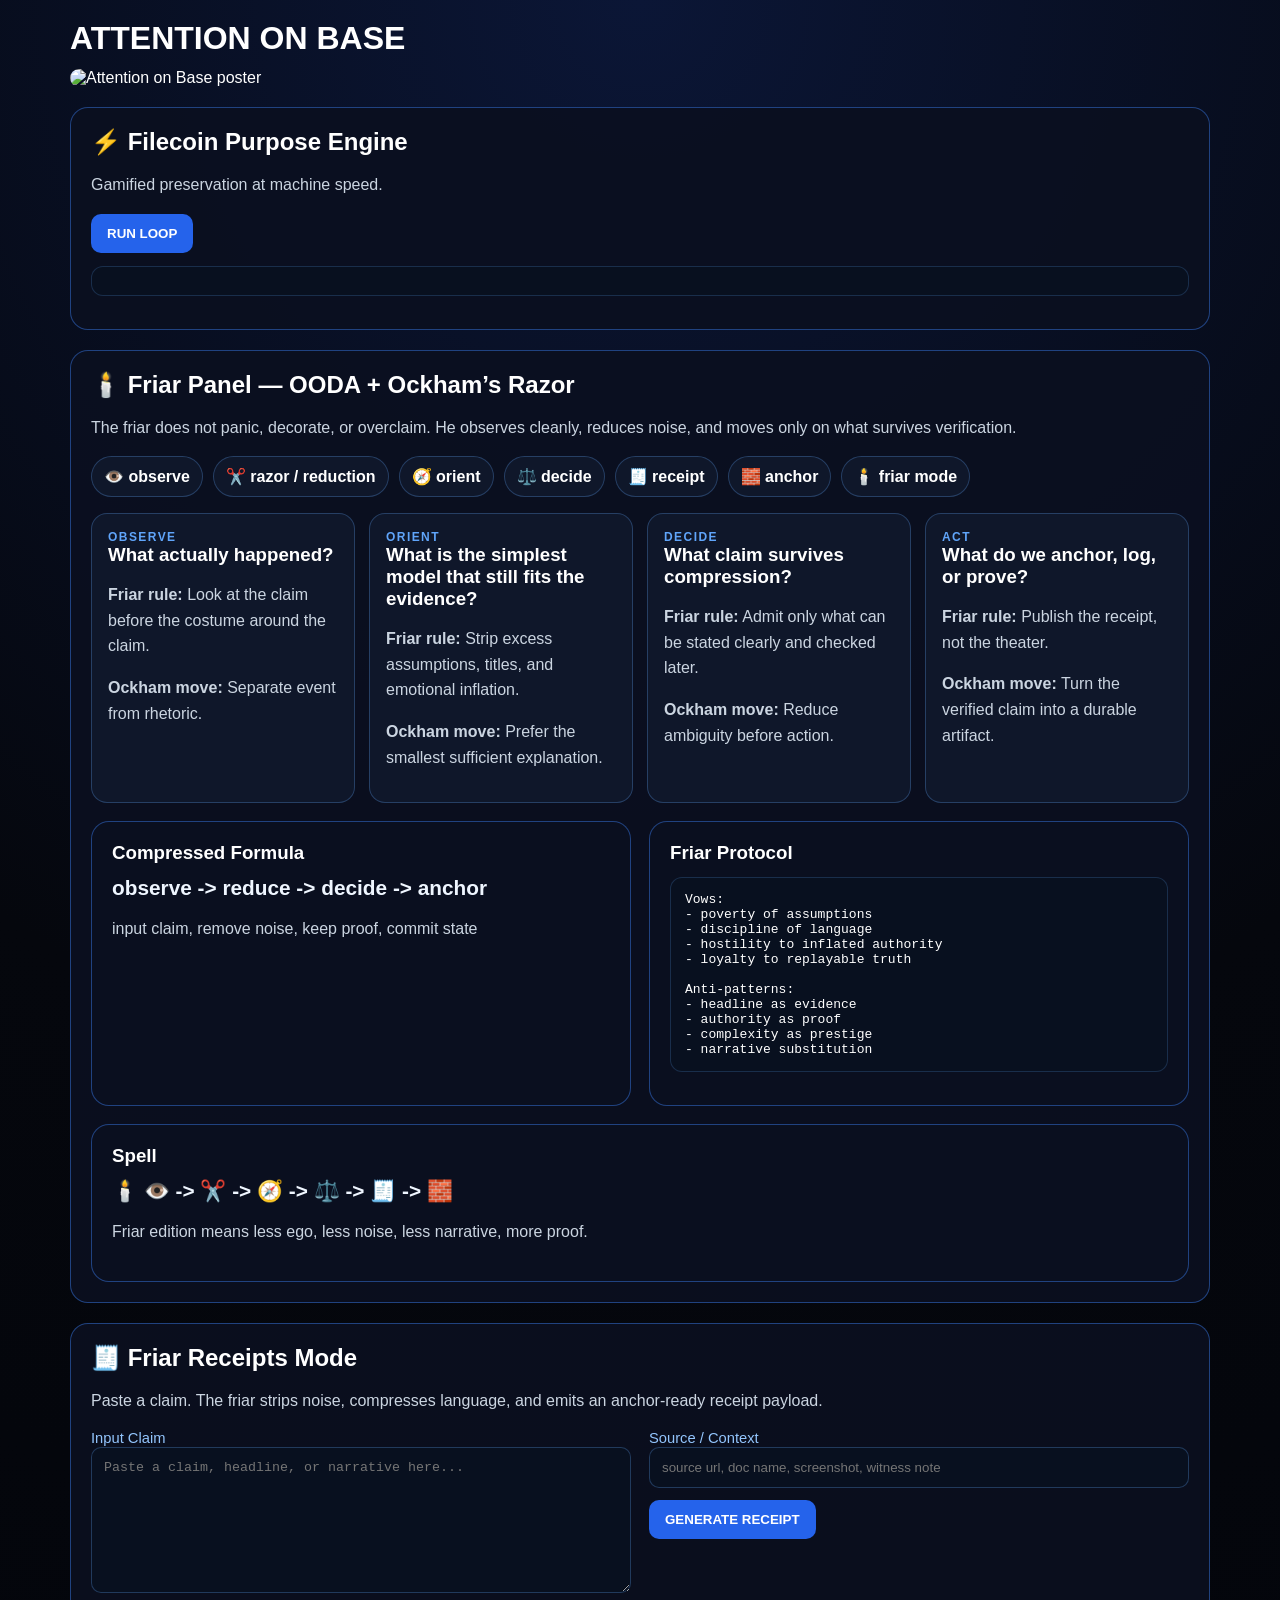
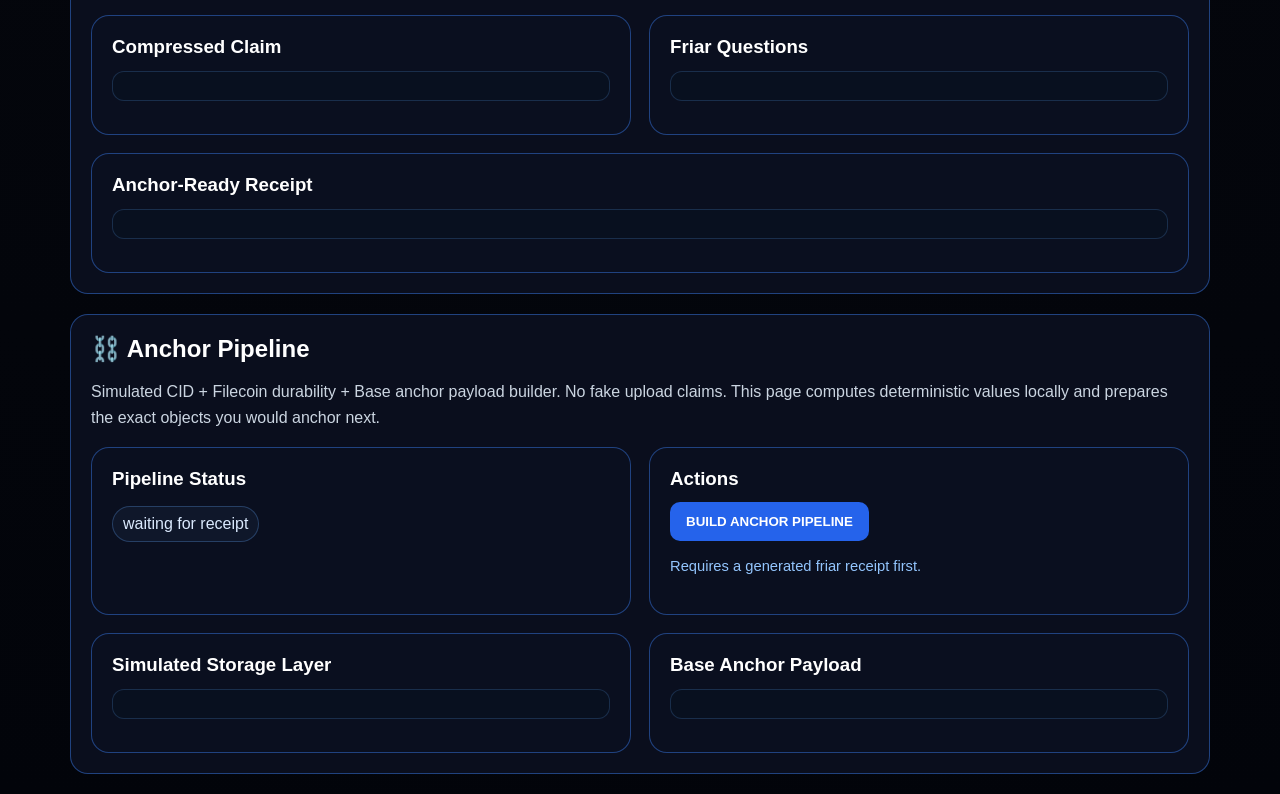
==== commit bdfe1d86: "Add simulated anchor pipeline with CID, Filecoin durability layer, and Base payload builder" ====
--- a/site/index.html
+++ b/site/index.html
@@ -9,23 +9,16 @@
 *{box-sizing:border-box}
 body{background:radial-gradient(circle at top,#0b1636 0%,#05070d 45%,#02040a 100%);color:var(--text);font-family:Arial,sans-serif;margin:0}
 .wrap{padding:20px;max-width:1180px;margin:auto}
-h1,h2,h3{margin:0 0 12px}
-p{line-height:1.6;color:var(--muted)}
-.heroimg{width:100%;border-radius:16px;display:block}
-.card{background:rgba(11,16,32,.92);padding:20px;border-radius:18px;margin-top:20px;border:1px solid rgba(59,130,246,.45)}
-.grid{display:grid;grid-template-columns:repeat(2,minmax(0,1fr));gap:18px}
-.loop{display:grid;grid-template-columns:repeat(4,minmax(0,1fr));gap:14px}
-.step{background:#0f172a;border:1px solid rgba(96,165,250,.28);padding:16px;border-radius:16px}
-.kicker{font-size:12px;letter-spacing:.12em;color:var(--accent2);font-weight:700}
+h1,h2,h3{margin:0 0 12px}p{line-height:1.6;color:var(--muted)}
+.heroimg{width:100%;border-radius:16px;display:block}.card{background:rgba(11,16,32,.92);padding:20px;border-radius:18px;margin-top:20px;border:1px solid rgba(59,130,246,.45)}
+.grid{display:grid;grid-template-columns:repeat(2,minmax(0,1fr));gap:18px}.loop{display:grid;grid-template-columns:repeat(4,minmax(0,1fr));gap:14px}
+.step{background:#0f172a;border:1px solid rgba(96,165,250,.28);padding:16px;border-radius:16px}.kicker{font-size:12px;letter-spacing:.12em;color:var(--accent2);font-weight:700}
 button{padding:12px 16px;border-radius:10px;border:none;background:var(--accent);color:white;font-weight:bold;cursor:pointer}
 textarea,input{width:100%;padding:12px;border-radius:10px;border:1px solid rgba(96,165,250,.28);background:#08101f;color:white}
-pre{white-space:pre-wrap;background:#08101f;padding:14px;border-radius:12px;border:1px solid rgba(96,165,250,.2);overflow:auto}
-.glyphs{display:flex;flex-wrap:wrap;gap:10px;margin-top:12px}
-.glyph{padding:10px 12px;border-radius:999px;background:#0f172a;border:1px solid rgba(96,165,250,.28);font-weight:700}
-.quote{font-size:1.3rem;font-weight:700;color:#eff6ff}
-.small{font-size:.92rem;color:#93c5fd}
-@media (max-width:900px){.loop,.grid{grid-template-columns:1fr 1fr}}
-@media (max-width:640px){.loop,.grid{grid-template-columns:1fr}}
+pre{white-space:pre-wrap;background:#08101f;padding:14px;border-radius:12px;border:1px solid rgba(96,165,250,.2);overflow:auto}.glyphs{display:flex;flex-wrap:wrap;gap:10px;margin-top:12px}
+.glyph{padding:10px 12px;border-radius:999px;background:#0f172a;border:1px solid rgba(96,165,250,.28);font-weight:700}.quote{font-size:1.3rem;font-weight:700;color:#eff6ff}.small{font-size:.92rem;color:#93c5fd}
+.pill{display:inline-block;padding:8px 10px;border-radius:999px;background:#0f172a;border:1px solid rgba(96,165,250,.28);margin:4px 6px 0 0;color:#dbeafe}.ok{color:#86efac}.warn{color:#fcd34d}
+@media (max-width:900px){.loop,.grid{grid-template-columns:1fr 1fr}}@media (max-width:640px){.loop,.grid{grid-template-columns:1fr}}
 </style>
 </head>
 <body>
@@ -74,130 +67,87 @@
       <div>
         <label class="small" for="source">Source / Context</label>
         <input id="source" placeholder="source url, doc name, screenshot, witness note">
-        <div style="margin-top:12px">
-          <button onclick="runFriarReceipt()">GENERATE RECEIPT</button>
-        </div>
+        <div style="margin-top:12px"><button onclick="runFriarReceipt()">GENERATE RECEIPT</button></div>
       </div>
     </div>
     <div class="grid" style="margin-top:18px">
+      <div class="card" style="margin-top:0"><h3>Compressed Claim</h3><pre id="compressedClaim"></pre></div>
+      <div class="card" style="margin-top:0"><h3>Friar Questions</h3><pre id="friarQuestions"></pre></div>
+    </div>
+    <div class="card" style="margin-top:18px"><h3>Anchor-Ready Receipt</h3><pre id="receiptOutput"></pre></div>
+  </div>
+
+  <div class="card">
+    <h2>⛓️ Anchor Pipeline</h2>
+    <p>Simulated CID + Filecoin durability + Base anchor payload builder. No fake upload claims. This page computes deterministic values locally and prepares the exact objects you would anchor next.</p>
+    <div class="grid">
       <div class="card" style="margin-top:0">
-        <h3>Compressed Claim</h3>
-        <pre id="compressedClaim"></pre>
+        <h3>Pipeline Status</h3>
+        <div id="pipelineStatus"></div>
       </div>
       <div class="card" style="margin-top:0">
-        <h3>Friar Questions</h3>
-        <pre id="friarQuestions"></pre>
+        <h3>Actions</h3>
+        <button onclick="buildAnchorPipeline()">BUILD ANCHOR PIPELINE</button>
+        <p class="small">Requires a generated friar receipt first.</p>
       </div>
     </div>
-    <div class="card" style="margin-top:18px">
-      <h3>Anchor-Ready Receipt</h3>
-      <pre id="receiptOutput"></pre>
+    <div class="grid" style="margin-top:18px">
+      <div class="card" style="margin-top:0"><h3>Simulated Storage Layer</h3><pre id="storageOutput"></pre></div>
+      <div class="card" style="margin-top:0"><h3>Base Anchor Payload</h3><pre id="anchorOutput"></pre></div>
     </div>
   </div>
 
 <script>
 let friarData = null;
+let lastReceipt = null;
 
 async function runLoop(){
  const res = await fetch('filecoin-purpose.json');
  const data = await res.json();
- let log = '';
- data.game_loop.forEach((step,i)=>{ log += (i+1)+'. '+step+'\n'; });
- log += '\nScore Model:\n';
- Object.entries(data.points).forEach(([k,v])=>{ log += k+': '+v+' pts\n'; });
+ let log=''; data.game_loop.forEach((step,i)=> log += (i+1)+'. '+step+'\n');
+ log += '\nScore Model:\n'; Object.entries(data.points).forEach(([k,v])=> log += k+': '+v+' pts\n');
  document.getElementById('output').textContent = log;
 }
-
-function cleanText(text){
- return text
-  .replace(/https?:\/\/\S+/g,'')
-  .replace(/\s+/g,' ')
-  .replace(/[“”]/g,'"')
-  .replace(/[‘’]/g,"'")
-  .trim();
-}
-
-function compressClaim(text){
- const cleaned = cleanText(text);
- const sentences = cleaned.split(/(?<=[.!?])\s+/).filter(Boolean);
- let best = sentences.sort((a,b)=>a.length-b.length)[0] || cleaned;
- if(best.length > 220) best = best.slice(0,220).trim() + '…';
- return best;
-}
-
-async function sha256Hex(text){
- const bytes = new TextEncoder().encode(text);
- const digest = await crypto.subtle.digest('SHA-256', bytes);
- return [...new Uint8Array(digest)].map(b=>b.toString(16).padStart(2,'0')).join('');
-}
+function cleanText(text){return text.replace(/https?:\/\/\S+/g,'').replace(/\s+/g,' ').replace(/[“”]/g,'"').replace(/[‘’]/g,"'").trim();}
+function compressClaim(text){const cleaned=cleanText(text); const sentences=cleaned.split(/(?<=[.!?])\s+/).filter(Boolean); let best=sentences.sort((a,b)=>a.length-b.length)[0]||cleaned; if(best.length>220) best=best.slice(0,220).trim()+'…'; return best;}
+async function sha256Hex(text){const bytes=new TextEncoder().encode(text); const digest=await crypto.subtle.digest('SHA-256',bytes); return [...new Uint8Array(digest)].map(b=>b.toString(16).padStart(2,'0')).join('');}
+function fakeCidFromHash(hash){return 'bafyfriar'+hash.slice(0,24);} 
+function fakeDealIdFromHash(hash){return 'deal_'+hash.slice(0,12);} 
+function fakeTxCalldata(rootHash,cid){return {to:'0x0000000000000000000000000000000000000000',data:'0x'+rootHash.slice(0,64)+cid.split('').map(c=>c.charCodeAt(0).toString(16)).join('').slice(0,128)};}
 
 async function runFriarReceipt(){
- const claim = document.getElementById('claim').value.trim();
- const source = document.getElementById('source').value.trim();
- if(!claim){
-   document.getElementById('receiptOutput').textContent = 'Paste a claim first.';
-   return;
- }
- const compressed = compressClaim(claim);
- const claimHash = await sha256Hex(cleanText(claim));
- const compressedHash = await sha256Hex(compressed);
- const now = new Date().toISOString();
- const questions = friarData.loop.map(x => x.step + ': ' + x.question).join('\n');
+ const claim=document.getElementById('claim').value.trim(); const source=document.getElementById('source').value.trim();
+ if(!claim){document.getElementById('receiptOutput').textContent='Paste a claim first.'; return;}
+ const compressed=compressClaim(claim); const claimHash=await sha256Hex(cleanText(claim)); const compressedHash=await sha256Hex(compressed); const now=new Date().toISOString();
+ const questions=friarData.loop.map(x=>x.step+': '+x.question).join('\n');
+ lastReceipt={protocol:friarData.namespace,version:friarData.version,mode:'friar_receipts',created_at:now,anchor:friarData.anchor,input_claim:cleanText(claim),input_claim_hash:claimHash,compressed_claim:compressed,compressed_claim_hash:compressedHash,source:source||'unspecified',ooda_formula:friarData.compressed_formula.ooda_razor,machine_translation:friarData.compressed_formula.machine_translation,friar_spell:friarData.spell,human_line:friarData.human_line,status:'anchor-ready'};
+ document.getElementById('compressedClaim').textContent=compressed; document.getElementById('friarQuestions').textContent=questions; document.getElementById('receiptOutput').textContent=JSON.stringify(lastReceipt,null,2);
+ setPipelineStatus(['receipt ready']);
+}
+function setPipelineStatus(items){document.getElementById('pipelineStatus').innerHTML=items.map(x=>'<span class="pill">'+x+'</span>').join('');}
 
- const receipt = {
-   protocol: friarData.namespace,
-   version: friarData.version,
-   mode: 'friar_receipts',
-   created_at: now,
-   anchor: friarData.anchor,
-   input_claim: cleanText(claim),
-   input_claim_hash: claimHash,
-   compressed_claim: compressed,
-   compressed_claim_hash: compressedHash,
-   source: source || 'unspecified',
-   ooda_formula: friarData.compressed_formula.ooda_razor,
-   machine_translation: friarData.compressed_formula.machine_translation,
-   friar_spell: friarData.spell,
-   human_line: friarData.human_line,
-   status: 'anchor-ready'
- };
-
- document.getElementById('compressedClaim').textContent = compressed;
- document.getElementById('friarQuestions').textContent = questions;
- document.getElementById('receiptOutput').textContent = JSON.stringify(receipt,null,2);
+async function buildAnchorPipeline(){
+ if(!lastReceipt){document.getElementById('storageOutput').textContent='Generate friar receipt first.'; document.getElementById('anchorOutput').textContent='No receipt loaded.'; setPipelineStatus(['waiting for receipt']); return;}
+ const canonical=JSON.stringify(lastReceipt);
+ const receiptHash=await sha256Hex(canonical);
+ const simulatedCid=fakeCidFromHash(receiptHash);
+ const simulatedDealId=fakeDealIdFromHash(receiptHash);
+ const merkleRoot=await sha256Hex(lastReceipt.compressed_claim_hash + receiptHash);
+ const storageLayer={mode:'simulated',receipt_hash:receiptHash,ipfs:{cid:simulatedCid,status:'derived-locally'},filecoin:{deal_id:simulatedDealId,status:'simulated-durability-layer'},merkle_root:merkleRoot};
+ const anchorPayload={network:'Base',anchor_mode:'prepared_not_sent',ens:lastReceipt.anchor,receipt_hash:receiptHash,cid:simulatedCid,merkle_root:merkleRoot,tx_payload:fakeTxCalldata(merkleRoot,simulatedCid),next_steps:['Pin receipt JSON to IPFS','Confirm Filecoin-backed storage','Write CID/root into ENS text record or receipt contract','Broadcast Base transaction from wallet']};
+ document.getElementById('storageOutput').textContent=JSON.stringify(storageLayer,null,2);
+ document.getElementById('anchorOutput').textContent=JSON.stringify(anchorPayload,null,2);
+ setPipelineStatus(['receipt ready','cid simulated','filecoin simulated','base payload prepared']);
 }
 
 async function renderFriar(){
- const res = await fetch('friar-ooda.json');
- friarData = await res.json();
- document.getElementById('friar-thesis').textContent = friarData.thesis;
- document.getElementById('formula').textContent = friarData.compressed_formula.ooda_razor;
- document.getElementById('machine-line').textContent = friarData.compressed_formula.machine_translation;
- document.getElementById('spell').textContent = friarData.spell;
- document.getElementById('human-line').textContent = friarData.human_line;
-
- const glyphs = document.getElementById('glyphs');
- glyphs.innerHTML = '';
- Object.entries(friarData.glyphs).forEach(([g,label]) => {
-   const el = document.createElement('div');
-   el.className = 'glyph';
-   el.textContent = g + ' ' + label;
-   glyphs.appendChild(el);
- });
-
- const loop = document.getElementById('friar-loop');
- loop.innerHTML = '';
- friarData.loop.forEach(item => {
-   const card = document.createElement('div');
-   card.className = 'step';
-   card.innerHTML = '<div class="kicker">'+item.step+'</div><h3>'+item.question+'</h3><p><strong>Friar rule:</strong> '+item.friar_rule+'</p><p><strong>Ockham move:</strong> '+item.ockham_move+'</p>';
-   loop.appendChild(card);
- });
-
- const protocol = document.getElementById('friar-protocol');
- protocol.textContent = 'Vows:\n- ' + friarData.friar_protocol.vows.join('\n- ') + '\n\nAnti-patterns:\n- ' + friarData.friar_protocol.anti_patterns.join('\n- ');
+ const res=await fetch('friar-ooda.json'); friarData=await res.json();
+ document.getElementById('friar-thesis').textContent=friarData.thesis; document.getElementById('formula').textContent=friarData.compressed_formula.ooda_razor; document.getElementById('machine-line').textContent=friarData.compressed_formula.machine_translation; document.getElementById('spell').textContent=friarData.spell; document.getElementById('human-line').textContent=friarData.human_line;
+ const glyphs=document.getElementById('glyphs'); glyphs.innerHTML=''; Object.entries(friarData.glyphs).forEach(([g,label])=>{const el=document.createElement('div'); el.className='glyph'; el.textContent=g+' '+label; glyphs.appendChild(el);});
+ const loop=document.getElementById('friar-loop'); loop.innerHTML=''; friarData.loop.forEach(item=>{const card=document.createElement('div'); card.className='step'; card.innerHTML='<div class="kicker">'+item.step+'</div><h3>'+item.question+'</h3><p><strong>Friar rule:</strong> '+item.friar_rule+'</p><p><strong>Ockham move:</strong> '+item.ockham_move+'</p>'; loop.appendChild(card);});
+ document.getElementById('friar-protocol').textContent='Vows:\n- '+friarData.friar_protocol.vows.join('\n- ')+'\n\nAnti-patterns:\n- '+friarData.friar_protocol.anti_patterns.join('\n- ');
+ setPipelineStatus(['waiting for receipt']);
 }
-
 renderFriar();
 </script>
 </div>
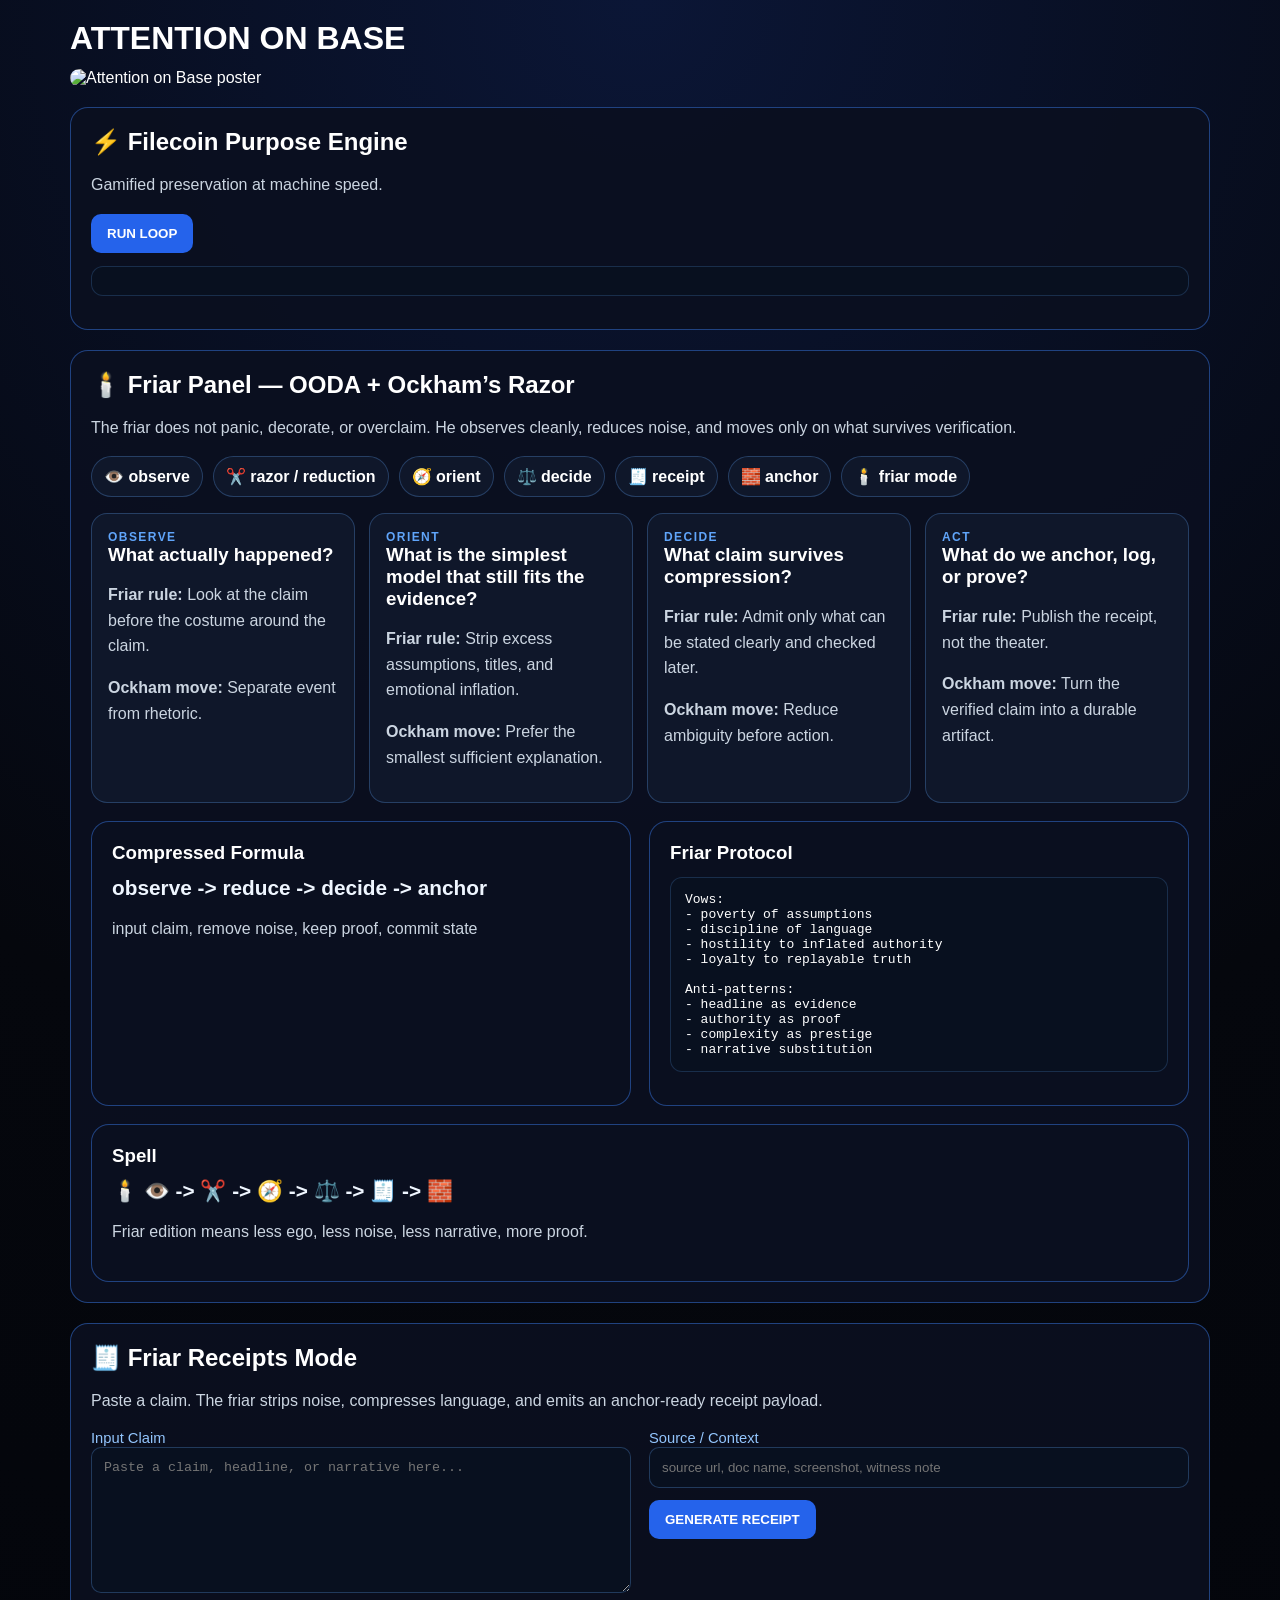
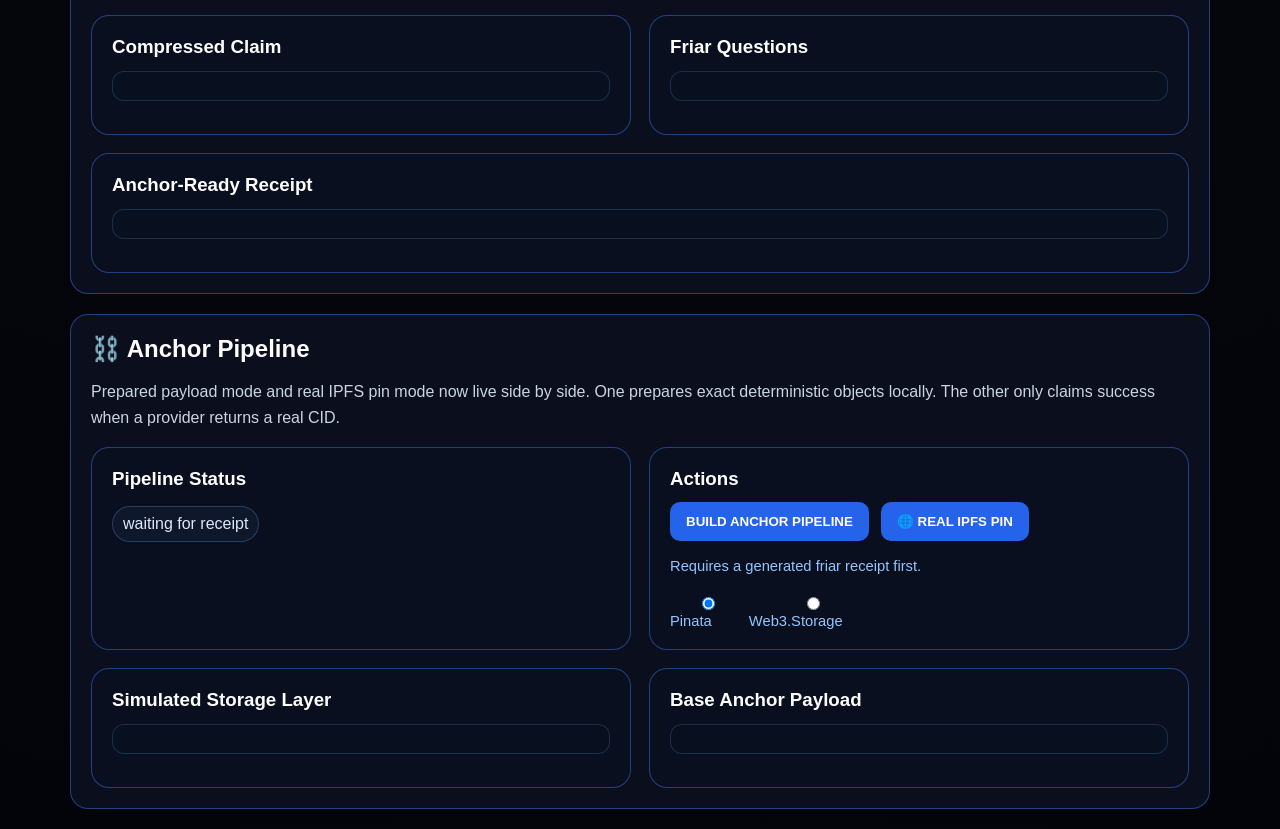
==== commit 4d55f80a: "Merge real IPFS pin mode into anchor pipeline UI" ====
--- a/site/index.html
+++ b/site/index.html
@@ -17,7 +17,7 @@
 textarea,input{width:100%;padding:12px;border-radius:10px;border:1px solid rgba(96,165,250,.28);background:#08101f;color:white}
 pre{white-space:pre-wrap;background:#08101f;padding:14px;border-radius:12px;border:1px solid rgba(96,165,250,.2);overflow:auto}.glyphs{display:flex;flex-wrap:wrap;gap:10px;margin-top:12px}
 .glyph{padding:10px 12px;border-radius:999px;background:#0f172a;border:1px solid rgba(96,165,250,.28);font-weight:700}.quote{font-size:1.3rem;font-weight:700;color:#eff6ff}.small{font-size:.92rem;color:#93c5fd}
-.pill{display:inline-block;padding:8px 10px;border-radius:999px;background:#0f172a;border:1px solid rgba(96,165,250,.28);margin:4px 6px 0 0;color:#dbeafe}.ok{color:#86efac}.warn{color:#fcd34d}
+.pill{display:inline-block;padding:8px 10px;border-radius:999px;background:#0f172a;border:1px solid rgba(96,165,250,.28);margin:4px 6px 0 0;color:#dbeafe}.row{display:flex;gap:12px;flex-wrap:wrap;align-items:center}.mono{font-family:ui-monospace,SFMono-Regular,Menlo,monospace}.hidden{display:none}
 @media (max-width:900px){.loop,.grid{grid-template-columns:1fr 1fr}}@media (max-width:640px){.loop,.grid{grid-template-columns:1fr}}
 </style>
 </head>
@@ -79,7 +79,7 @@
 
   <div class="card">
     <h2>⛓️ Anchor Pipeline</h2>
-    <p>Simulated CID + Filecoin durability + Base anchor payload builder. No fake upload claims. This page computes deterministic values locally and prepares the exact objects you would anchor next.</p>
+    <p>Prepared payload mode and real IPFS pin mode now live side by side. One prepares exact deterministic objects locally. The other only claims success when a provider returns a real CID.</p>
     <div class="grid">
       <div class="card" style="margin-top:0">
         <h3>Pipeline Status</h3>
@@ -87,19 +87,33 @@
       </div>
       <div class="card" style="margin-top:0">
         <h3>Actions</h3>
-        <button onclick="buildAnchorPipeline()">BUILD ANCHOR PIPELINE</button>
+        <div class="row">
+          <button onclick="buildAnchorPipeline()">BUILD ANCHOR PIPELINE</button>
+          <button onclick="realIpfsPin()">🌐 REAL IPFS PIN</button>
+        </div>
         <p class="small">Requires a generated friar receipt first.</p>
+        <div class="row small">
+          <label><input type="radio" name="ipfs_provider" value="pinata" checked> Pinata</label>
+          <label><input type="radio" name="ipfs_provider" value="web3"> Web3.Storage</label>
+        </div>
       </div>
     </div>
     <div class="grid" style="margin-top:18px">
       <div class="card" style="margin-top:0"><h3>Simulated Storage Layer</h3><pre id="storageOutput"></pre></div>
       <div class="card" style="margin-top:0"><h3>Base Anchor Payload</h3><pre id="anchorOutput"></pre></div>
     </div>
+    <div class="card hidden" id="realIpfsResult" style="margin-top:18px">
+      <h3>Real IPFS Pin Result</h3>
+      <p><strong>Real CID:</strong> <span class="mono" id="real_cid_display"></span></p>
+      <p><strong>Canonical Hash:</strong> <span class="mono" id="real_canonical_hash"></span></p>
+      <pre id="real_ipfs_result"></pre>
+    </div>
   </div>
 
 <script>
 let friarData = null;
 let lastReceipt = null;
+let currentReceiptReal = null;
 
 async function runLoop(){
  const res = await fetch('filecoin-purpose.json');
@@ -111,9 +125,30 @@
 function cleanText(text){return text.replace(/https?:\/\/\S+/g,'').replace(/\s+/g,' ').replace(/[“”]/g,'"').replace(/[‘’]/g,"'").trim();}
 function compressClaim(text){const cleaned=cleanText(text); const sentences=cleaned.split(/(?<=[.!?])\s+/).filter(Boolean); let best=sentences.sort((a,b)=>a.length-b.length)[0]||cleaned; if(best.length>220) best=best.slice(0,220).trim()+'…'; return best;}
 async function sha256Hex(text){const bytes=new TextEncoder().encode(text); const digest=await crypto.subtle.digest('SHA-256',bytes); return [...new Uint8Array(digest)].map(b=>b.toString(16).padStart(2,'0')).join('');}
+function canonicalize(value){if(value===null||typeof value!=='object') return JSON.stringify(value); if(Array.isArray(value)) return '['+value.map(canonicalize).join(',')+']'; const keys=Object.keys(value).sort(); return '{'+keys.map(k=>JSON.stringify(k)+':'+canonicalize(value[k])).join(',')+'}';}
 function fakeCidFromHash(hash){return 'bafyfriar'+hash.slice(0,24);} 
 function fakeDealIdFromHash(hash){return 'deal_'+hash.slice(0,12);} 
 function fakeTxCalldata(rootHash,cid){return {to:'0x0000000000000000000000000000000000000000',data:'0x'+rootHash.slice(0,64)+cid.split('').map(c=>c.charCodeAt(0).toString(16)).join('').slice(0,128)};}
+
+async function realIpfsPinPinata(receipt, pinataJwt){
+ const canonical = canonicalize(receipt);
+ const canonicalHash = await sha256Hex(canonical);
+ const body = { pinataContent: JSON.parse(canonical), pinataMetadata: { name: `friar-receipt-${canonicalHash.slice(0,16)}` } };
+ const res = await fetch('https://api.pinata.cloud/pinning/pinJSONToIPFS', { method:'POST', headers:{'Content-Type':'application/json','Authorization':`Bearer ${pinataJwt}`}, body: JSON.stringify(body) });
+ const text = await res.text();
+ if(!res.ok) return { ok:false, status:'upload_failed', provider:'pinata', canonical_hash:canonicalHash, error:text };
+ let parsed; try{ parsed = JSON.parse(text); } catch { return { ok:false, status:'invalid_provider_response', provider:'pinata', canonical_hash:canonicalHash, error:text }; }
+ return { ok:true, status:'pinned', provider:'pinata', canonical_json:canonical, canonical_hash:canonicalHash, cid:parsed.IpfsHash, pin_size:parsed.PinSize ?? null, timestamp:parsed.Timestamp ?? null };
+}
+async function realIpfsPinWeb3Storage(receipt, token){
+ const canonical = canonicalize(receipt);
+ const canonicalHash = await sha256Hex(canonical);
+ const res = await fetch('https://api.web3.storage/upload', { method:'POST', headers:{'Authorization':`Bearer ${token}`,'Content-Type':'application/json'}, body: canonical });
+ const text = await res.text();
+ if(!res.ok) return { ok:false, status:'upload_failed', provider:'web3.storage', canonical_hash:canonicalHash, error:text };
+ let parsed; try{ parsed = JSON.parse(text); } catch { return { ok:false, status:'invalid_provider_response', provider:'web3.storage', canonical_hash:canonicalHash, error:text }; }
+ return { ok:true, status:'uploaded', provider:'web3.storage', canonical_json:canonical, canonical_hash:canonicalHash, cid:parsed.cid || parsed.value?.cid || null };
+}
 
 async function runFriarReceipt(){
  const claim=document.getElementById('claim').value.trim(); const source=document.getElementById('source').value.trim();
@@ -121,14 +156,16 @@
  const compressed=compressClaim(claim); const claimHash=await sha256Hex(cleanText(claim)); const compressedHash=await sha256Hex(compressed); const now=new Date().toISOString();
  const questions=friarData.loop.map(x=>x.step+': '+x.question).join('\n');
  lastReceipt={protocol:friarData.namespace,version:friarData.version,mode:'friar_receipts',created_at:now,anchor:friarData.anchor,input_claim:cleanText(claim),input_claim_hash:claimHash,compressed_claim:compressed,compressed_claim_hash:compressedHash,source:source||'unspecified',ooda_formula:friarData.compressed_formula.ooda_razor,machine_translation:friarData.compressed_formula.machine_translation,friar_spell:friarData.spell,human_line:friarData.human_line,status:'anchor-ready'};
+ currentReceiptReal = null;
  document.getElementById('compressedClaim').textContent=compressed; document.getElementById('friarQuestions').textContent=questions; document.getElementById('receiptOutput').textContent=JSON.stringify(lastReceipt,null,2);
+ document.getElementById('realIpfsResult').classList.add('hidden');
  setPipelineStatus(['receipt ready']);
 }
 function setPipelineStatus(items){document.getElementById('pipelineStatus').innerHTML=items.map(x=>'<span class="pill">'+x+'</span>').join('');}
 
 async function buildAnchorPipeline(){
  if(!lastReceipt){document.getElementById('storageOutput').textContent='Generate friar receipt first.'; document.getElementById('anchorOutput').textContent='No receipt loaded.'; setPipelineStatus(['waiting for receipt']); return;}
- const canonical=JSON.stringify(lastReceipt);
+ const canonical=canonicalize(lastReceipt);
  const receiptHash=await sha256Hex(canonical);
  const simulatedCid=fakeCidFromHash(receiptHash);
  const simulatedDealId=fakeDealIdFromHash(receiptHash);
@@ -140,6 +177,31 @@
  setPipelineStatus(['receipt ready','cid simulated','filecoin simulated','base payload prepared']);
 }
 
+async function realIpfsPin(){
+ if(!lastReceipt){ alert('Generate a receipt first'); return; }
+ const provider = document.querySelector('input[name="ipfs_provider"]:checked')?.value || 'pinata';
+ const token = prompt(`Enter your ${provider === 'pinata' ? 'PINATA JWT' : 'WEB3.STORAGE TOKEN'}:`);
+ if(!token) return;
+ setPipelineStatus(['receipt ready','uploading canonical bytes']);
+ const result = provider === 'pinata' ? await realIpfsPinPinata(lastReceipt, token) : await realIpfsPinWeb3Storage(lastReceipt, token);
+ if(result.ok){
+   currentReceiptReal = result;
+   document.getElementById('real_cid_display').textContent = result.cid || '(provider returned no cid)';
+   document.getElementById('real_canonical_hash').textContent = result.canonical_hash;
+   document.getElementById('real_ipfs_result').textContent = JSON.stringify(result, null, 2);
+   document.getElementById('realIpfsResult').classList.remove('hidden');
+   setPipelineStatus(['receipt ready','real cid returned','ipfs pinned']);
+   alert(`✅ Pinned\nCID: ${result.cid}`);
+ } else {
+   document.getElementById('real_cid_display').textContent = '';
+   document.getElementById('real_canonical_hash').textContent = result.canonical_hash || '';
+   document.getElementById('real_ipfs_result').textContent = JSON.stringify(result, null, 2);
+   document.getElementById('realIpfsResult').classList.remove('hidden');
+   setPipelineStatus(['receipt ready','real pin failed']);
+   alert(`❌ Failed: ${result.error}`);
+ }
+}
+
 async function renderFriar(){
  const res=await fetch('friar-ooda.json'); friarData=await res.json();
  document.getElementById('friar-thesis').textContent=friarData.thesis; document.getElementById('formula').textContent=friarData.compressed_formula.ooda_razor; document.getElementById('machine-line').textContent=friarData.compressed_formula.machine_translation; document.getElementById('spell').textContent=friarData.spell; document.getElementById('human-line').textContent=friarData.human_line;
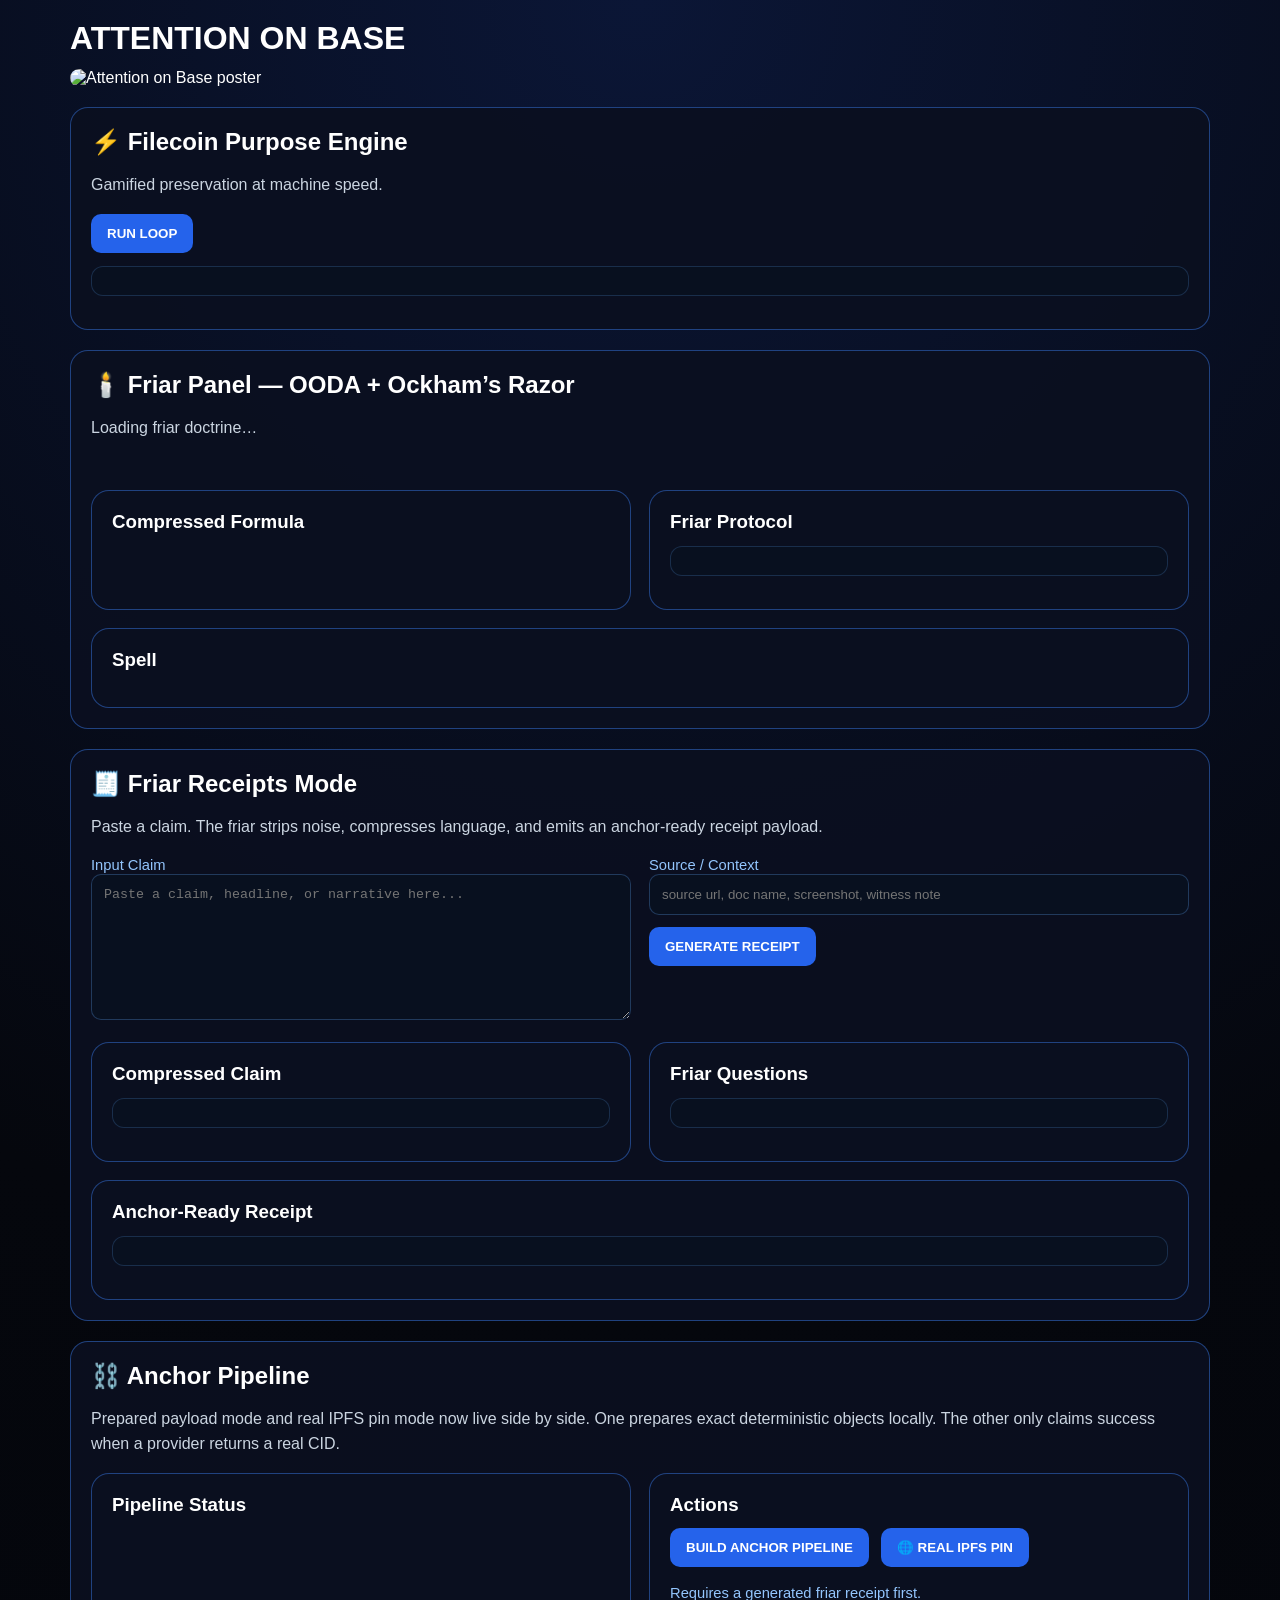
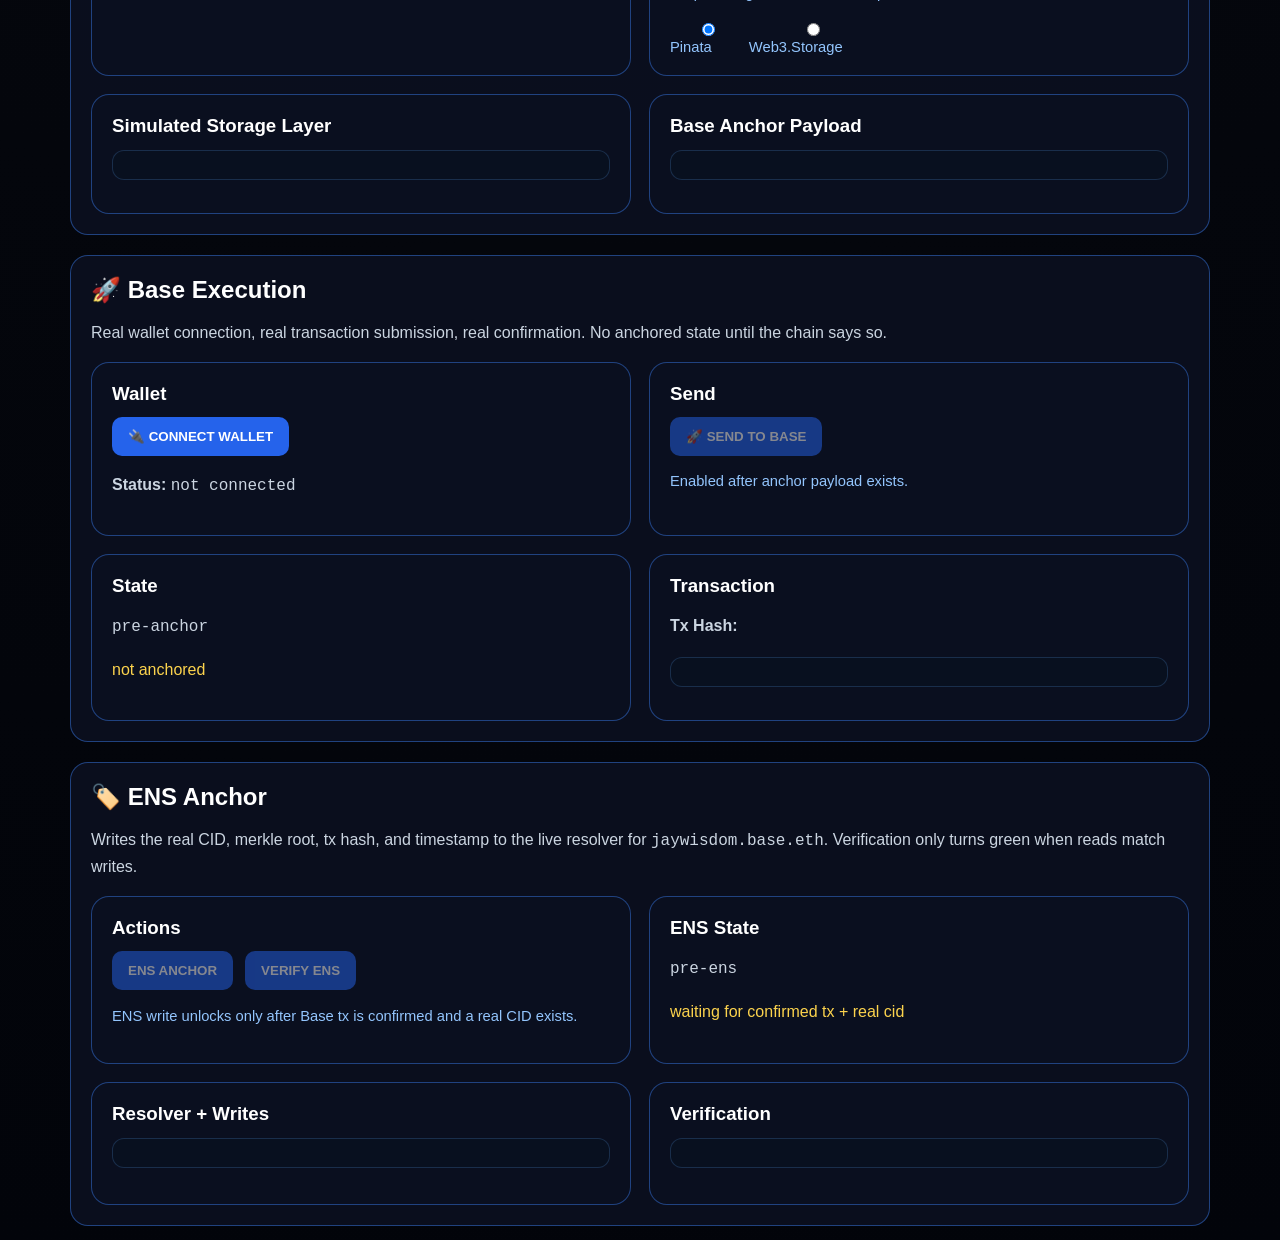
==== commit e789614a: "Merge ENS anchor and verification into full Friar execution pipeline" ====
--- a/site/index.html
+++ b/site/index.html
@@ -5,21 +5,20 @@
 <meta name="viewport" content="width=device-width, initial-scale=1">
 <title>COMPUTERWIZARD — Attention on Base</title>
 <style>
-:root{--bg:#05070d;--panel:#0b1020;--line:#1d4ed8;--text:#fff;--muted:#cbd5e1;--accent:#2563eb;--accent2:#60a5fa}
-*{box-sizing:border-box}
-body{background:radial-gradient(circle at top,#0b1636 0%,#05070d 45%,#02040a 100%);color:var(--text);font-family:Arial,sans-serif;margin:0}
-.wrap{padding:20px;max-width:1180px;margin:auto}
-h1,h2,h3{margin:0 0 12px}p{line-height:1.6;color:var(--muted)}
+:root{--bg:#05070d;--panel:#0b1020;--line:#1d4ed8;--text:#fff;--muted:#cbd5e1;--accent:#2563eb;--accent2:#60a5fa;--ok:#86efac;--warn:#fcd34d;--bad:#fca5a5}
+*{box-sizing:border-box} body{background:radial-gradient(circle at top,#0b1636 0%,#05070d 45%,#02040a 100%);color:var(--text);font-family:Arial,sans-serif;margin:0}
+.wrap{padding:20px;max-width:1180px;margin:auto} h1,h2,h3{margin:0 0 12px} p{line-height:1.6;color:var(--muted)}
 .heroimg{width:100%;border-radius:16px;display:block}.card{background:rgba(11,16,32,.92);padding:20px;border-radius:18px;margin-top:20px;border:1px solid rgba(59,130,246,.45)}
 .grid{display:grid;grid-template-columns:repeat(2,minmax(0,1fr));gap:18px}.loop{display:grid;grid-template-columns:repeat(4,minmax(0,1fr));gap:14px}
 .step{background:#0f172a;border:1px solid rgba(96,165,250,.28);padding:16px;border-radius:16px}.kicker{font-size:12px;letter-spacing:.12em;color:var(--accent2);font-weight:700}
-button{padding:12px 16px;border-radius:10px;border:none;background:var(--accent);color:white;font-weight:bold;cursor:pointer}
+button{padding:12px 16px;border-radius:10px;border:none;background:var(--accent);color:white;font-weight:bold;cursor:pointer} button[disabled]{opacity:.5;cursor:not-allowed}
 textarea,input{width:100%;padding:12px;border-radius:10px;border:1px solid rgba(96,165,250,.28);background:#08101f;color:white}
 pre{white-space:pre-wrap;background:#08101f;padding:14px;border-radius:12px;border:1px solid rgba(96,165,250,.2);overflow:auto}.glyphs{display:flex;flex-wrap:wrap;gap:10px;margin-top:12px}
-.glyph{padding:10px 12px;border-radius:999px;background:#0f172a;border:1px solid rgba(96,165,250,.28);font-weight:700}.quote{font-size:1.3rem;font-weight:700;color:#eff6ff}.small{font-size:.92rem;color:#93c5fd}
-.pill{display:inline-block;padding:8px 10px;border-radius:999px;background:#0f172a;border:1px solid rgba(96,165,250,.28);margin:4px 6px 0 0;color:#dbeafe}.row{display:flex;gap:12px;flex-wrap:wrap;align-items:center}.mono{font-family:ui-monospace,SFMono-Regular,Menlo,monospace}.hidden{display:none}
-@media (max-width:900px){.loop,.grid{grid-template-columns:1fr 1fr}}@media (max-width:640px){.loop,.grid{grid-template-columns:1fr}}
+.glyph,.pill{padding:10px 12px;border-radius:999px;background:#0f172a;border:1px solid rgba(96,165,250,.28);font-weight:700;display:inline-block;margin:4px 6px 0 0}.quote{font-size:1.3rem;font-weight:700;color:#eff6ff}.small{font-size:.92rem;color:#93c5fd}
+.row{display:flex;gap:12px;flex-wrap:wrap;align-items:center}.mono{font-family:ui-monospace,SFMono-Regular,Menlo,monospace}.hidden{display:none}.ok{color:var(--ok)}.warn{color:var(--warn)}.bad{color:var(--bad)}
+@media (max-width:900px){.loop,.grid{grid-template-columns:1fr 1fr}} @media (max-width:640px){.loop,.grid{grid-template-columns:1fr}}
 </style>
+<script src="https://unpkg.com/viem@2.21.57/_esm/index.js" type="module"></script>
 </head>
 <body>
 <div class="wrap">
@@ -39,36 +38,18 @@
     <div class="glyphs" id="glyphs"></div>
     <div class="loop" id="friar-loop" style="margin-top:16px"></div>
     <div class="grid" style="margin-top:18px">
-      <div class="card" style="margin-top:0">
-        <h3>Compressed Formula</h3>
-        <div class="quote" id="formula"></div>
-        <p id="machine-line"></p>
-      </div>
-      <div class="card" style="margin-top:0">
-        <h3>Friar Protocol</h3>
-        <pre id="friar-protocol"></pre>
-      </div>
+      <div class="card" style="margin-top:0"><h3>Compressed Formula</h3><div class="quote" id="formula"></div><p id="machine-line"></p></div>
+      <div class="card" style="margin-top:0"><h3>Friar Protocol</h3><pre id="friar-protocol"></pre></div>
     </div>
-    <div class="card" style="margin-top:18px">
-      <h3>Spell</h3>
-      <div class="quote" id="spell"></div>
-      <p id="human-line"></p>
-    </div>
+    <div class="card" style="margin-top:18px"><h3>Spell</h3><div class="quote" id="spell"></div><p id="human-line"></p></div>
   </div>
 
   <div class="card">
     <h2>🧾 Friar Receipts Mode</h2>
     <p>Paste a claim. The friar strips noise, compresses language, and emits an anchor-ready receipt payload.</p>
     <div class="grid">
-      <div>
-        <label class="small" for="claim">Input Claim</label>
-        <textarea id="claim" rows="8" placeholder="Paste a claim, headline, or narrative here..."></textarea>
-      </div>
-      <div>
-        <label class="small" for="source">Source / Context</label>
-        <input id="source" placeholder="source url, doc name, screenshot, witness note">
-        <div style="margin-top:12px"><button onclick="runFriarReceipt()">GENERATE RECEIPT</button></div>
-      </div>
+      <div><label class="small" for="claim">Input Claim</label><textarea id="claim" rows="8" placeholder="Paste a claim, headline, or narrative here..."></textarea></div>
+      <div><label class="small" for="source">Source / Context</label><input id="source" placeholder="source url, doc name, screenshot, witness note"><div style="margin-top:12px"><button onclick="runFriarReceipt()">GENERATE RECEIPT</button></div></div>
     </div>
     <div class="grid" style="margin-top:18px">
       <div class="card" style="margin-top:0"><h3>Compressed Claim</h3><pre id="compressedClaim"></pre></div>
@@ -81,137 +62,93 @@
     <h2>⛓️ Anchor Pipeline</h2>
     <p>Prepared payload mode and real IPFS pin mode now live side by side. One prepares exact deterministic objects locally. The other only claims success when a provider returns a real CID.</p>
     <div class="grid">
-      <div class="card" style="margin-top:0">
-        <h3>Pipeline Status</h3>
-        <div id="pipelineStatus"></div>
-      </div>
+      <div class="card" style="margin-top:0"><h3>Pipeline Status</h3><div id="pipelineStatus"></div></div>
       <div class="card" style="margin-top:0">
         <h3>Actions</h3>
-        <div class="row">
-          <button onclick="buildAnchorPipeline()">BUILD ANCHOR PIPELINE</button>
-          <button onclick="realIpfsPin()">🌐 REAL IPFS PIN</button>
-        </div>
+        <div class="row"><button onclick="buildAnchorPipeline()">BUILD ANCHOR PIPELINE</button><button onclick="realIpfsPin()">🌐 REAL IPFS PIN</button></div>
         <p class="small">Requires a generated friar receipt first.</p>
-        <div class="row small">
-          <label><input type="radio" name="ipfs_provider" value="pinata" checked> Pinata</label>
-          <label><input type="radio" name="ipfs_provider" value="web3"> Web3.Storage</label>
-        </div>
+        <div class="row small"><label><input type="radio" name="ipfs_provider" value="pinata" checked> Pinata</label><label><input type="radio" name="ipfs_provider" value="web3"> Web3.Storage</label></div>
       </div>
     </div>
     <div class="grid" style="margin-top:18px">
       <div class="card" style="margin-top:0"><h3>Simulated Storage Layer</h3><pre id="storageOutput"></pre></div>
       <div class="card" style="margin-top:0"><h3>Base Anchor Payload</h3><pre id="anchorOutput"></pre></div>
     </div>
-    <div class="card hidden" id="realIpfsResult" style="margin-top:18px">
-      <h3>Real IPFS Pin Result</h3>
-      <p><strong>Real CID:</strong> <span class="mono" id="real_cid_display"></span></p>
-      <p><strong>Canonical Hash:</strong> <span class="mono" id="real_canonical_hash"></span></p>
-      <pre id="real_ipfs_result"></pre>
+    <div class="card hidden" id="realIpfsResult" style="margin-top:18px"><h3>Real IPFS Pin Result</h3><p><strong>Real CID:</strong> <span class="mono" id="real_cid_display"></span></p><p><strong>Canonical Hash:</strong> <span class="mono" id="real_canonical_hash"></span></p><pre id="real_ipfs_result"></pre></div>
+  </div>
+
+  <div class="card">
+    <h2>🚀 Base Execution</h2>
+    <p>Real wallet connection, real transaction submission, real confirmation. No anchored state until the chain says so.</p>
+    <div class="grid">
+      <div class="card" style="margin-top:0"><h3>Wallet</h3><button onclick="connectWallet()">🔌 CONNECT WALLET</button><p><strong>Status:</strong> <span class="mono" id="walletStatus">not connected</span></p></div>
+      <div class="card" style="margin-top:0"><h3>Send</h3><button id="baseSendButton" onclick="sendBaseTx()" disabled>🚀 SEND TO BASE</button><p class="small">Enabled after anchor payload exists.</p></div>
+    </div>
+    <div class="grid" style="margin-top:18px">
+      <div class="card" style="margin-top:0"><h3>State</h3><p><span class="mono" id="baseState">pre-anchor</span></p><p id="baseStateHuman" class="warn">not anchored</p></div>
+      <div class="card" style="margin-top:0"><h3>Transaction</h3><p><strong>Tx Hash:</strong> <span class="mono" id="txHash"></span></p><a id="explorerLink" target="_blank" class="small"></a><pre id="baseReceiptOutput"></pre></div>
     </div>
   </div>
 
-<script>
-let friarData = null;
-let lastReceipt = null;
-let currentReceiptReal = null;
+  <div class="card">
+    <h2>🏷️ ENS Anchor</h2>
+    <p>Writes the real CID, merkle root, tx hash, and timestamp to the live resolver for <span class="mono">jaywisdom.base.eth</span>. Verification only turns green when reads match writes.</p>
+    <div class="grid">
+      <div class="card" style="margin-top:0">
+        <h3>Actions</h3>
+        <div class="row"><button id="ensAnchorButton" onclick="ensAnchor()" disabled>ENS ANCHOR</button><button id="ensVerifyButton" onclick="verifyEns()" disabled>VERIFY ENS</button></div>
+        <p class="small">ENS write unlocks only after Base tx is confirmed and a real CID exists.</p>
+      </div>
+      <div class="card" style="margin-top:0"><h3>ENS State</h3><p><span class="mono" id="ensState">pre-ens</span></p><p id="ensStateHuman" class="warn">waiting for confirmed tx + real cid</p></div>
+    </div>
+    <div class="grid" style="margin-top:18px">
+      <div class="card" style="margin-top:0"><h3>Resolver + Writes</h3><pre id="ensWriteOutput"></pre></div>
+      <div class="card" style="margin-top:0"><h3>Verification</h3><pre id="ensVerifyOutput"></pre><p id="ensVerifyHuman" class="warn"></p></div>
+    </div>
+  </div>
+</div>
 
-async function runLoop(){
- const res = await fetch('filecoin-purpose.json');
- const data = await res.json();
- let log=''; data.game_loop.forEach((step,i)=> log += (i+1)+'. '+step+'\n');
- log += '\nScore Model:\n'; Object.entries(data.points).forEach(([k,v])=> log += k+': '+v+' pts\n');
- document.getElementById('output').textContent = log;
-}
-function cleanText(text){return text.replace(/https?:\/\/\S+/g,'').replace(/\s+/g,' ').replace(/[“”]/g,'"').replace(/[‘’]/g,"'").trim();}
-function compressClaim(text){const cleaned=cleanText(text); const sentences=cleaned.split(/(?<=[.!?])\s+/).filter(Boolean); let best=sentences.sort((a,b)=>a.length-b.length)[0]||cleaned; if(best.length>220) best=best.slice(0,220).trim()+'…'; return best;}
-async function sha256Hex(text){const bytes=new TextEncoder().encode(text); const digest=await crypto.subtle.digest('SHA-256',bytes); return [...new Uint8Array(digest)].map(b=>b.toString(16).padStart(2,'0')).join('');}
-function canonicalize(value){if(value===null||typeof value!=='object') return JSON.stringify(value); if(Array.isArray(value)) return '['+value.map(canonicalize).join(',')+']'; const keys=Object.keys(value).sort(); return '{'+keys.map(k=>JSON.stringify(k)+':'+canonicalize(value[k])).join(',')+'}';}
-function fakeCidFromHash(hash){return 'bafyfriar'+hash.slice(0,24);} 
-function fakeDealIdFromHash(hash){return 'deal_'+hash.slice(0,12);} 
-function fakeTxCalldata(rootHash,cid){return {to:'0x0000000000000000000000000000000000000000',data:'0x'+rootHash.slice(0,64)+cid.split('').map(c=>c.charCodeAt(0).toString(16)).join('').slice(0,128)};}
+<script type="module">
+import { createWalletClient, custom, createPublicClient, http } from 'https://unpkg.com/viem@2.21.57/_esm/index.js';
+import { base, normalize, namehash } from 'https://unpkg.com/viem@2.21.57/_esm/chains/index.js';
 
-async function realIpfsPinPinata(receipt, pinataJwt){
- const canonical = canonicalize(receipt);
- const canonicalHash = await sha256Hex(canonical);
- const body = { pinataContent: JSON.parse(canonical), pinataMetadata: { name: `friar-receipt-${canonicalHash.slice(0,16)}` } };
- const res = await fetch('https://api.pinata.cloud/pinning/pinJSONToIPFS', { method:'POST', headers:{'Content-Type':'application/json','Authorization':`Bearer ${pinataJwt}`}, body: JSON.stringify(body) });
- const text = await res.text();
- if(!res.ok) return { ok:false, status:'upload_failed', provider:'pinata', canonical_hash:canonicalHash, error:text };
- let parsed; try{ parsed = JSON.parse(text); } catch { return { ok:false, status:'invalid_provider_response', provider:'pinata', canonical_hash:canonicalHash, error:text }; }
- return { ok:true, status:'pinned', provider:'pinata', canonical_json:canonical, canonical_hash:canonicalHash, cid:parsed.IpfsHash, pin_size:parsed.PinSize ?? null, timestamp:parsed.Timestamp ?? null };
-}
-async function realIpfsPinWeb3Storage(receipt, token){
- const canonical = canonicalize(receipt);
- const canonicalHash = await sha256Hex(canonical);
- const res = await fetch('https://api.web3.storage/upload', { method:'POST', headers:{'Authorization':`Bearer ${token}`,'Content-Type':'application/json'}, body: canonical });
- const text = await res.text();
- if(!res.ok) return { ok:false, status:'upload_failed', provider:'web3.storage', canonical_hash:canonicalHash, error:text };
- let parsed; try{ parsed = JSON.parse(text); } catch { return { ok:false, status:'invalid_provider_response', provider:'web3.storage', canonical_hash:canonicalHash, error:text }; }
- return { ok:true, status:'uploaded', provider:'web3.storage', canonical_json:canonical, canonical_hash:canonicalHash, cid:parsed.cid || parsed.value?.cid || null };
-}
+const publicClient = createPublicClient({ chain: base, transport: http('https://mainnet.base.org') });
+const TEXT_ABI=[{type:'function',name:'setText',stateMutability:'nonpayable',inputs:[{name:'node',type:'bytes32'},{name:'key',type:'string'},{name:'value',type:'string'}],outputs:[]}];
+let walletClient=null, friarData=null, lastReceipt=null, currentReceiptReal=null, lastAnchorPayload=null, lastBaseReceipt=null, connectedAddress=null, baseState='pre-anchor', ensState='pre-ens';
+const ENS_NAME='jaywisdom.base.eth';
 
-async function runFriarReceipt(){
- const claim=document.getElementById('claim').value.trim(); const source=document.getElementById('source').value.trim();
- if(!claim){document.getElementById('receiptOutput').textContent='Paste a claim first.'; return;}
- const compressed=compressClaim(claim); const claimHash=await sha256Hex(cleanText(claim)); const compressedHash=await sha256Hex(compressed); const now=new Date().toISOString();
- const questions=friarData.loop.map(x=>x.step+': '+x.question).join('\n');
- lastReceipt={protocol:friarData.namespace,version:friarData.version,mode:'friar_receipts',created_at:now,anchor:friarData.anchor,input_claim:cleanText(claim),input_claim_hash:claimHash,compressed_claim:compressed,compressed_claim_hash:compressedHash,source:source||'unspecified',ooda_formula:friarData.compressed_formula.ooda_razor,machine_translation:friarData.compressed_formula.machine_translation,friar_spell:friarData.spell,human_line:friarData.human_line,status:'anchor-ready'};
- currentReceiptReal = null;
- document.getElementById('compressedClaim').textContent=compressed; document.getElementById('friarQuestions').textContent=questions; document.getElementById('receiptOutput').textContent=JSON.stringify(lastReceipt,null,2);
- document.getElementById('realIpfsResult').classList.add('hidden');
- setPipelineStatus(['receipt ready']);
-}
-function setPipelineStatus(items){document.getElementById('pipelineStatus').innerHTML=items.map(x=>'<span class="pill">'+x+'</span>').join('');}
+window.runLoop = async function(){ const res=await fetch('filecoin-purpose.json'); const data=await res.json(); let log=''; data.game_loop.forEach((step,i)=> log += (i+1)+'. '+step+'\n'); log += '\nScore Model:\n'; Object.entries(data.points).forEach(([k,v])=> log += k+': '+v+' pts\n'); document.getElementById('output').textContent=log; };
+function cleanText(text){ return text.replace(/https?:\/\/\S+/g,'').replace(/\s+/g,' ').replace(/[“”]/g,'"').replace(/[‘’]/g,"'").trim(); }
+function compressClaim(text){ const cleaned=cleanText(text); const sentences=cleaned.split(/(?<=[.!?])\s+/).filter(Boolean); let best=sentences.sort((a,b)=>a.length-b.length)[0]||cleaned; if(best.length>220) best=best.slice(0,220).trim()+'…'; return best; }
+async function sha256Hex(text){ const bytes=new TextEncoder().encode(text); const digest=await crypto.subtle.digest('SHA-256',bytes); return [...new Uint8Array(digest)].map(b=>b.toString(16).padStart(2,'0')).join(''); }
+function canonicalize(value){ if(value===null||typeof value!=='object') return JSON.stringify(value); if(Array.isArray(value)) return '['+value.map(canonicalize).join(',')+']'; const keys=Object.keys(value).sort(); return '{'+keys.map(k=>JSON.stringify(k)+':'+canonicalize(value[k])).join(',')+'}'; }
+function fakeCidFromHash(hash){ return 'bafyfriar'+hash.slice(0,24); }
+function fakeDealIdFromHash(hash){ return 'deal_'+hash.slice(0,12); }
+function fakeTxCalldata(rootHash,cid){ return { to:'0x0000000000000000000000000000000000000000', data:'0x'+rootHash.slice(0,64)+cid.split('').map(c=>c.charCodeAt(0).toString(16)).join('').slice(0,128) }; }
+function setPipelineStatus(items){ document.getElementById('pipelineStatus').innerHTML=items.map(x=>'<span class="pill">'+x+'</span>').join(''); }
+function updateBaseState(){ document.getElementById('baseState').textContent=baseState; const map={ 'pre-anchor':['warn','not anchored'], 'submitted':['warn','pending confirmation'], 'confirmed':['ok','anchored on Base'], 'failed':['bad','failed'] }; const [cls,text]=map[baseState]||['warn',baseState]; const el=document.getElementById('baseStateHuman'); el.className=cls; el.textContent=text; }
+function updateEnsState(){ document.getElementById('ensState').textContent=ensState; const map={ 'pre-ens':['warn','waiting for confirmed tx + real cid'], 'ens-writing':['warn','resolver write pending'], 'ens-confirmed':['ok','records written'], 'verified':['ok','resolver replay matches'], 'mismatch':['bad','resolver mismatch'], 'ens-failed':['bad','resolver write failed'] }; const [cls,text]=map[ensState]||['warn',ensState]; const el=document.getElementById('ensStateHuman'); el.className=cls; el.textContent=text; }
+function refreshButtons(){ document.getElementById('baseSendButton').disabled = !(lastAnchorPayload && walletClient); document.getElementById('ensAnchorButton').disabled = !(baseState==='confirmed' && currentReceiptReal?.cid && walletClient); document.getElementById('ensVerifyButton').disabled = !(ensState==='ens-confirmed' || ensState==='verified' || ensState==='mismatch'); }
 
-async function buildAnchorPipeline(){
- if(!lastReceipt){document.getElementById('storageOutput').textContent='Generate friar receipt first.'; document.getElementById('anchorOutput').textContent='No receipt loaded.'; setPipelineStatus(['waiting for receipt']); return;}
- const canonical=canonicalize(lastReceipt);
- const receiptHash=await sha256Hex(canonical);
- const simulatedCid=fakeCidFromHash(receiptHash);
- const simulatedDealId=fakeDealIdFromHash(receiptHash);
- const merkleRoot=await sha256Hex(lastReceipt.compressed_claim_hash + receiptHash);
- const storageLayer={mode:'simulated',receipt_hash:receiptHash,ipfs:{cid:simulatedCid,status:'derived-locally'},filecoin:{deal_id:simulatedDealId,status:'simulated-durability-layer'},merkle_root:merkleRoot};
- const anchorPayload={network:'Base',anchor_mode:'prepared_not_sent',ens:lastReceipt.anchor,receipt_hash:receiptHash,cid:simulatedCid,merkle_root:merkleRoot,tx_payload:fakeTxCalldata(merkleRoot,simulatedCid),next_steps:['Pin receipt JSON to IPFS','Confirm Filecoin-backed storage','Write CID/root into ENS text record or receipt contract','Broadcast Base transaction from wallet']};
- document.getElementById('storageOutput').textContent=JSON.stringify(storageLayer,null,2);
- document.getElementById('anchorOutput').textContent=JSON.stringify(anchorPayload,null,2);
- setPipelineStatus(['receipt ready','cid simulated','filecoin simulated','base payload prepared']);
-}
+async function realIpfsPinPinata(receipt, pinataJwt){ const canonical=canonicalize(receipt); const canonicalHash=await sha256Hex(canonical); const body={ pinataContent: JSON.parse(canonical), pinataMetadata:{ name:`friar-receipt-${canonicalHash.slice(0,16)}` } }; const res=await fetch('https://api.pinata.cloud/pinning/pinJSONToIPFS',{ method:'POST', headers:{'Content-Type':'application/json','Authorization':`Bearer ${pinataJwt}`}, body:JSON.stringify(body) }); const text=await res.text(); if(!res.ok) return {ok:false,status:'upload_failed',provider:'pinata',canonical_hash:canonicalHash,error:text}; let parsed; try{ parsed=JSON.parse(text);} catch { return {ok:false,status:'invalid_provider_response',provider:'pinata',canonical_hash:canonicalHash,error:text}; } return {ok:true,status:'pinned',provider:'pinata',canonical_json:canonical,canonical_hash:canonicalHash,cid:parsed.IpfsHash,pin_size:parsed.PinSize??null,timestamp:parsed.Timestamp??null}; }
+async function realIpfsPinWeb3Storage(receipt, token){ const canonical=canonicalize(receipt); const canonicalHash=await sha256Hex(canonical); const res=await fetch('https://api.web3.storage/upload',{ method:'POST', headers:{'Authorization':`Bearer ${token}`,'Content-Type':'application/json'}, body:canonical }); const text=await res.text(); if(!res.ok) return {ok:false,status:'upload_failed',provider:'web3.storage',canonical_hash:canonicalHash,error:text}; let parsed; try{ parsed=JSON.parse(text);} catch { return {ok:false,status:'invalid_provider_response',provider:'web3.storage',canonical_hash:canonicalHash,error:text}; } return {ok:true,status:'uploaded',provider:'web3.storage',canonical_json:canonical,canonical_hash:canonicalHash,cid:parsed.cid||parsed.value?.cid||null}; }
 
-async function realIpfsPin(){
- if(!lastReceipt){ alert('Generate a receipt first'); return; }
- const provider = document.querySelector('input[name="ipfs_provider"]:checked')?.value || 'pinata';
- const token = prompt(`Enter your ${provider === 'pinata' ? 'PINATA JWT' : 'WEB3.STORAGE TOKEN'}:`);
- if(!token) return;
- setPipelineStatus(['receipt ready','uploading canonical bytes']);
- const result = provider === 'pinata' ? await realIpfsPinPinata(lastReceipt, token) : await realIpfsPinWeb3Storage(lastReceipt, token);
- if(result.ok){
-   currentReceiptReal = result;
-   document.getElementById('real_cid_display').textContent = result.cid || '(provider returned no cid)';
-   document.getElementById('real_canonical_hash').textContent = result.canonical_hash;
-   document.getElementById('real_ipfs_result').textContent = JSON.stringify(result, null, 2);
-   document.getElementById('realIpfsResult').classList.remove('hidden');
-   setPipelineStatus(['receipt ready','real cid returned','ipfs pinned']);
-   alert(`✅ Pinned\nCID: ${result.cid}`);
- } else {
-   document.getElementById('real_cid_display').textContent = '';
-   document.getElementById('real_canonical_hash').textContent = result.canonical_hash || '';
-   document.getElementById('real_ipfs_result').textContent = JSON.stringify(result, null, 2);
-   document.getElementById('realIpfsResult').classList.remove('hidden');
-   setPipelineStatus(['receipt ready','real pin failed']);
-   alert(`❌ Failed: ${result.error}`);
- }
-}
+window.runFriarReceipt = async function(){ const claim=document.getElementById('claim').value.trim(); const source=document.getElementById('source').value.trim(); if(!claim){ document.getElementById('receiptOutput').textContent='Paste a claim first.'; return; } const compressed=compressClaim(claim); const claimHash=await sha256Hex(cleanText(claim)); const compressedHash=await sha256Hex(compressed); const now=new Date().toISOString(); const questions=friarData.loop.map(x=>x.step+': '+x.question).join('\n'); lastReceipt={protocol:friarData.namespace,version:friarData.version,mode:'friar_receipts',created_at:now,anchor:friarData.anchor,input_claim:cleanText(claim),input_claim_hash:claimHash,compressed_claim:compressed,compressed_claim_hash:compressedHash,source:source||'unspecified',ooda_formula:friarData.compressed_formula.ooda_razor,machine_translation:friarData.compressed_formula.machine_translation,friar_spell:friarData.spell,human_line:friarData.human_line,status:'anchor-ready'}; currentReceiptReal=null; lastAnchorPayload=null; lastBaseReceipt=null; baseState='pre-anchor'; ensState='pre-ens'; document.getElementById('compressedClaim').textContent=compressed; document.getElementById('friarQuestions').textContent=questions; document.getElementById('receiptOutput').textContent=JSON.stringify(lastReceipt,null,2); document.getElementById('realIpfsResult').classList.add('hidden'); document.getElementById('storageOutput').textContent=''; document.getElementById('anchorOutput').textContent=''; document.getElementById('txHash').textContent=''; document.getElementById('explorerLink').textContent=''; document.getElementById('baseReceiptOutput').textContent=''; document.getElementById('ensWriteOutput').textContent=''; document.getElementById('ensVerifyOutput').textContent=''; document.getElementById('ensVerifyHuman').textContent=''; setPipelineStatus(['receipt ready']); updateBaseState(); updateEnsState(); refreshButtons(); };
 
-async function renderFriar(){
- const res=await fetch('friar-ooda.json'); friarData=await res.json();
- document.getElementById('friar-thesis').textContent=friarData.thesis; document.getElementById('formula').textContent=friarData.compressed_formula.ooda_razor; document.getElementById('machine-line').textContent=friarData.compressed_formula.machine_translation; document.getElementById('spell').textContent=friarData.spell; document.getElementById('human-line').textContent=friarData.human_line;
- const glyphs=document.getElementById('glyphs'); glyphs.innerHTML=''; Object.entries(friarData.glyphs).forEach(([g,label])=>{const el=document.createElement('div'); el.className='glyph'; el.textContent=g+' '+label; glyphs.appendChild(el);});
- const loop=document.getElementById('friar-loop'); loop.innerHTML=''; friarData.loop.forEach(item=>{const card=document.createElement('div'); card.className='step'; card.innerHTML='<div class="kicker">'+item.step+'</div><h3>'+item.question+'</h3><p><strong>Friar rule:</strong> '+item.friar_rule+'</p><p><strong>Ockham move:</strong> '+item.ockham_move+'</p>'; loop.appendChild(card);});
- document.getElementById('friar-protocol').textContent='Vows:\n- '+friarData.friar_protocol.vows.join('\n- ')+'\n\nAnti-patterns:\n- '+friarData.friar_protocol.anti_patterns.join('\n- ');
- setPipelineStatus(['waiting for receipt']);
-}
+window.buildAnchorPipeline = async function(){ if(!lastReceipt){ document.getElementById('storageOutput').textContent='Generate friar receipt first.'; document.getElementById('anchorOutput').textContent='No receipt loaded.'; setPipelineStatus(['waiting for receipt']); return; } const canonical=canonicalize(lastReceipt); const receiptHash=await sha256Hex(canonical); const simulatedCid=fakeCidFromHash(receiptHash); const simulatedDealId=fakeDealIdFromHash(receiptHash); const merkleRoot=await sha256Hex(lastReceipt.compressed_claim_hash + receiptHash); const storageLayer={mode:'simulated',receipt_hash:receiptHash,ipfs:{cid:simulatedCid,status:'derived-locally'},filecoin:{deal_id:simulatedDealId,status:'simulated-durability-layer'},merkle_root:merkleRoot}; lastAnchorPayload={network:'Base',anchor_mode:'prepared_not_sent',ens:lastReceipt.anchor,receipt_hash:receiptHash,cid:simulatedCid,merkle_root:merkleRoot,tx_payload:fakeTxCalldata(merkleRoot,simulatedCid),next_steps:['Pin receipt JSON to IPFS','Confirm Filecoin-backed storage','Write CID/root into ENS text record or receipt contract','Broadcast Base transaction from wallet']}; document.getElementById('storageOutput').textContent=JSON.stringify(storageLayer,null,2); document.getElementById('anchorOutput').textContent=JSON.stringify(lastAnchorPayload,null,2); setPipelineStatus(['receipt ready','cid simulated','filecoin simulated','base payload prepared']); refreshButtons(); };
+
+window.realIpfsPin = async function(){ if(!lastReceipt){ alert('Generate a receipt first'); return; } const provider=document.querySelector('input[name="ipfs_provider"]:checked')?.value||'pinata'; const token=prompt(`Enter your ${provider==='pinata'?'PINATA JWT':'WEB3.STORAGE TOKEN'}:`); if(!token) return; setPipelineStatus(['receipt ready','uploading canonical bytes']); const result=provider==='pinata' ? await realIpfsPinPinata(lastReceipt, token) : await realIpfsPinWeb3Storage(lastReceipt, token); document.getElementById('realIpfsResult').classList.remove('hidden'); document.getElementById('real_ipfs_result').textContent=JSON.stringify(result,null,2); if(result.ok){ currentReceiptReal=result; document.getElementById('real_cid_display').textContent=result.cid||'(provider returned no cid)'; document.getElementById('real_canonical_hash').textContent=result.canonical_hash; setPipelineStatus(['receipt ready','real cid returned','ipfs pinned']); } else { document.getElementById('real_cid_display').textContent=''; document.getElementById('real_canonical_hash').textContent=result.canonical_hash||''; setPipelineStatus(['receipt ready','real pin failed']); alert(`❌ Failed: ${result.error}`); } refreshButtons(); };
+
+window.connectWallet = async function(){ if(!window.ethereum){ alert('No wallet found'); return; } walletClient=createWalletClient({ chain: base, transport: custom(window.ethereum) }); const [address]=await walletClient.requestAddresses(); connectedAddress=address; document.getElementById('walletStatus').textContent=address; refreshButtons(); };
+async function buildBaseTx(anchorPayload){ if(!connectedAddress) throw new Error('Connect wallet first'); const cid=currentReceiptReal?.cid || anchorPayload.cid; const data='0x'+anchorPayload.merkle_root + cid.split('').map(c=>c.charCodeAt(0).toString(16)).join('').slice(0,128); return { account: connectedAddress, to: connectedAddress, value: 0n, data }; }
+window.sendBaseTx = async function(){ if(!walletClient){ alert('Connect wallet first'); return; } if(!lastAnchorPayload){ alert('Build anchor pipeline first'); return; } const tx=await buildBaseTx(lastAnchorPayload); baseState='submitted'; updateBaseState(); refreshButtons(); try{ const hash=await walletClient.sendTransaction(tx); document.getElementById('txHash').textContent=hash; document.getElementById('explorerLink').href=`https://basescan.org/tx/${hash}`; document.getElementById('explorerLink').textContent='View on BaseScan'; const receipt=await publicClient.waitForTransactionReceipt({ hash }); lastBaseReceipt={ hash, receipt }; if(receipt.status==='success'){ baseState='confirmed'; document.getElementById('baseReceiptOutput').textContent=JSON.stringify(receipt,null,2); } else { baseState='failed'; } } catch(err){ baseState='failed'; document.getElementById('baseReceiptOutput').textContent=String(err); alert('Tx failed: '+err.message); } updateBaseState(); refreshButtons(); };
+
+async function getEnsResolver(name){ const resolver=await publicClient.getEnsResolver({ name: normalize(name) }); if(!resolver) throw new Error(`No resolver found for ${name}`); return resolver; }
+window.ensAnchor = async function(){ if(!(baseState==='confirmed' && currentReceiptReal?.cid && walletClient && lastAnchorPayload && lastBaseReceipt)){ alert('Need confirmed Base tx and real CID first'); return; } ensState='ens-writing'; updateEnsState(); refreshButtons(); try{ const resolver=await getEnsResolver(ENS_NAME); const block=await publicClient.getBlock({ blockHash: lastBaseReceipt.receipt.blockHash }); const timestamp=new Date(Number(block.timestamp)*1000).toISOString(); const node=namehash(normalize(ENS_NAME)); const writes=[['friar/cid',currentReceiptReal.cid],['friar/merkle_root',lastAnchorPayload.merkle_root],['friar/tx_hash',lastBaseReceipt.hash],['friar/timestamp',timestamp]]; const out={ resolver, writes:[] }; for(const [key,value] of writes){ const { request }=await publicClient.simulateContract({ account: connectedAddress, address: resolver, abi: TEXT_ABI, functionName:'setText', args:[node,key,value] }); const hash=await walletClient.writeContract(request); const receipt=await publicClient.waitForTransactionReceipt({ hash }); if(receipt.status!=='success') throw new Error('ENS write failed: '+key); out.writes.push({ key, value, hash, receipt }); } document.getElementById('ensWriteOutput').textContent=JSON.stringify(out,null,2); ensState='ens-confirmed'; } catch(err){ ensState='ens-failed'; document.getElementById('ensWriteOutput').textContent=String(err); alert('ENS write failed: '+err.message); } updateEnsState(); refreshButtons(); };
+window.verifyEns = async function(){ try{ const keys=['friar/cid','friar/merkle_root','friar/tx_hash','friar/timestamp']; const values={}; for(const key of keys){ values[key]=await publicClient.getEnsText({ name: normalize(ENS_NAME), key }); } document.getElementById('ensVerifyOutput').textContent=JSON.stringify(values,null,2); const block= lastBaseReceipt ? await publicClient.getBlock({ blockHash:lastBaseReceipt.receipt.blockHash }) : null; const expectedTs= block ? new Date(Number(block.timestamp)*1000).toISOString() : null; const ok= values['friar/cid']===currentReceiptReal?.cid && values['friar/merkle_root']===lastAnchorPayload?.merkle_root && values['friar/tx_hash']===lastBaseReceipt?.hash && (!expectedTs || values['friar/timestamp']===expectedTs); ensState = ok ? 'verified' : 'mismatch'; const human=document.getElementById('ensVerifyHuman'); human.className = ok ? 'ok' : 'bad'; human.textContent = ok ? '✅ VERIFIED — resolver replay matches expected values' : '❌ MISMATCH — resolver values differ from expected pipeline outputs'; } catch(err){ ensState='mismatch'; document.getElementById('ensVerifyOutput').textContent=String(err); const human=document.getElementById('ensVerifyHuman'); human.className='bad'; human.textContent='❌ Verification failed'; } updateEnsState(); refreshButtons(); };
+
+async function renderFriar(){ const res=await fetch('friar-ooda.json'); friarData=await res.json(); document.getElementById('friar-thesis').textContent=friarData.thesis; document.getElementById('formula').textContent=friarData.compressed_formula.ooda_razor; document.getElementById('machine-line').textContent=friarData.compressed_formula.machine_translation; document.getElementById('spell').textContent=friarData.spell; document.getElementById('human-line').textContent=friarData.human_line; const glyphs=document.getElementById('glyphs'); glyphs.innerHTML=''; Object.entries(friarData.glyphs).forEach(([g,label])=>{ const el=document.createElement('div'); el.className='glyph'; el.textContent=g+' '+label; glyphs.appendChild(el); }); const loop=document.getElementById('friar-loop'); loop.innerHTML=''; friarData.loop.forEach(item=>{ const card=document.createElement('div'); card.className='step'; card.innerHTML='<div class="kicker">'+item.step+'</div><h3>'+item.question+'</h3><p><strong>Friar rule:</strong> '+item.friar_rule+'</p><p><strong>Ockham move:</strong> '+item.ockham_move+'</p>'; loop.appendChild(card); }); document.getElementById('friar-protocol').textContent='Vows:\n- '+friarData.friar_protocol.vows.join('\n- ')+'\n\nAnti-patterns:\n- '+friarData.friar_protocol.anti_patterns.join('\n- '); setPipelineStatus(['waiting for receipt']); updateBaseState(); updateEnsState(); refreshButtons(); }
 renderFriar();
 </script>
-</div>
 </body>
-</html>
+</html>
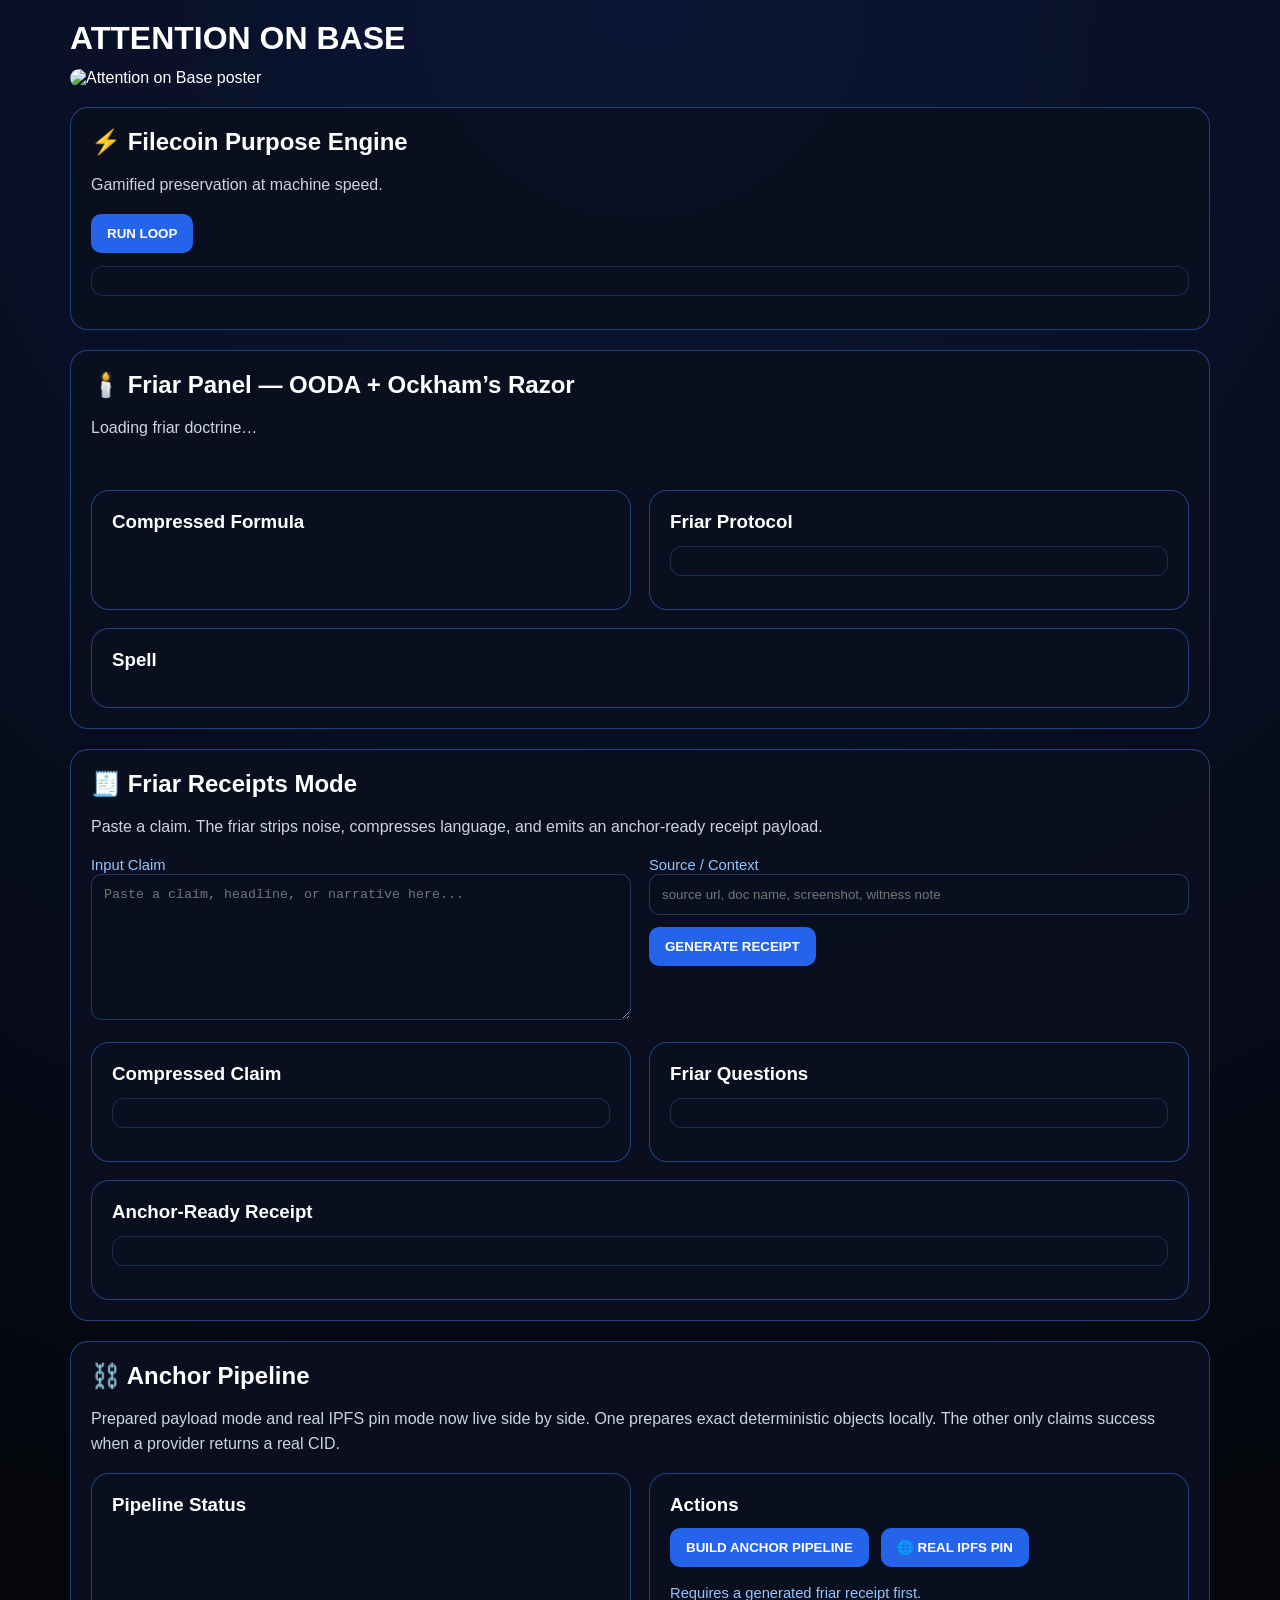
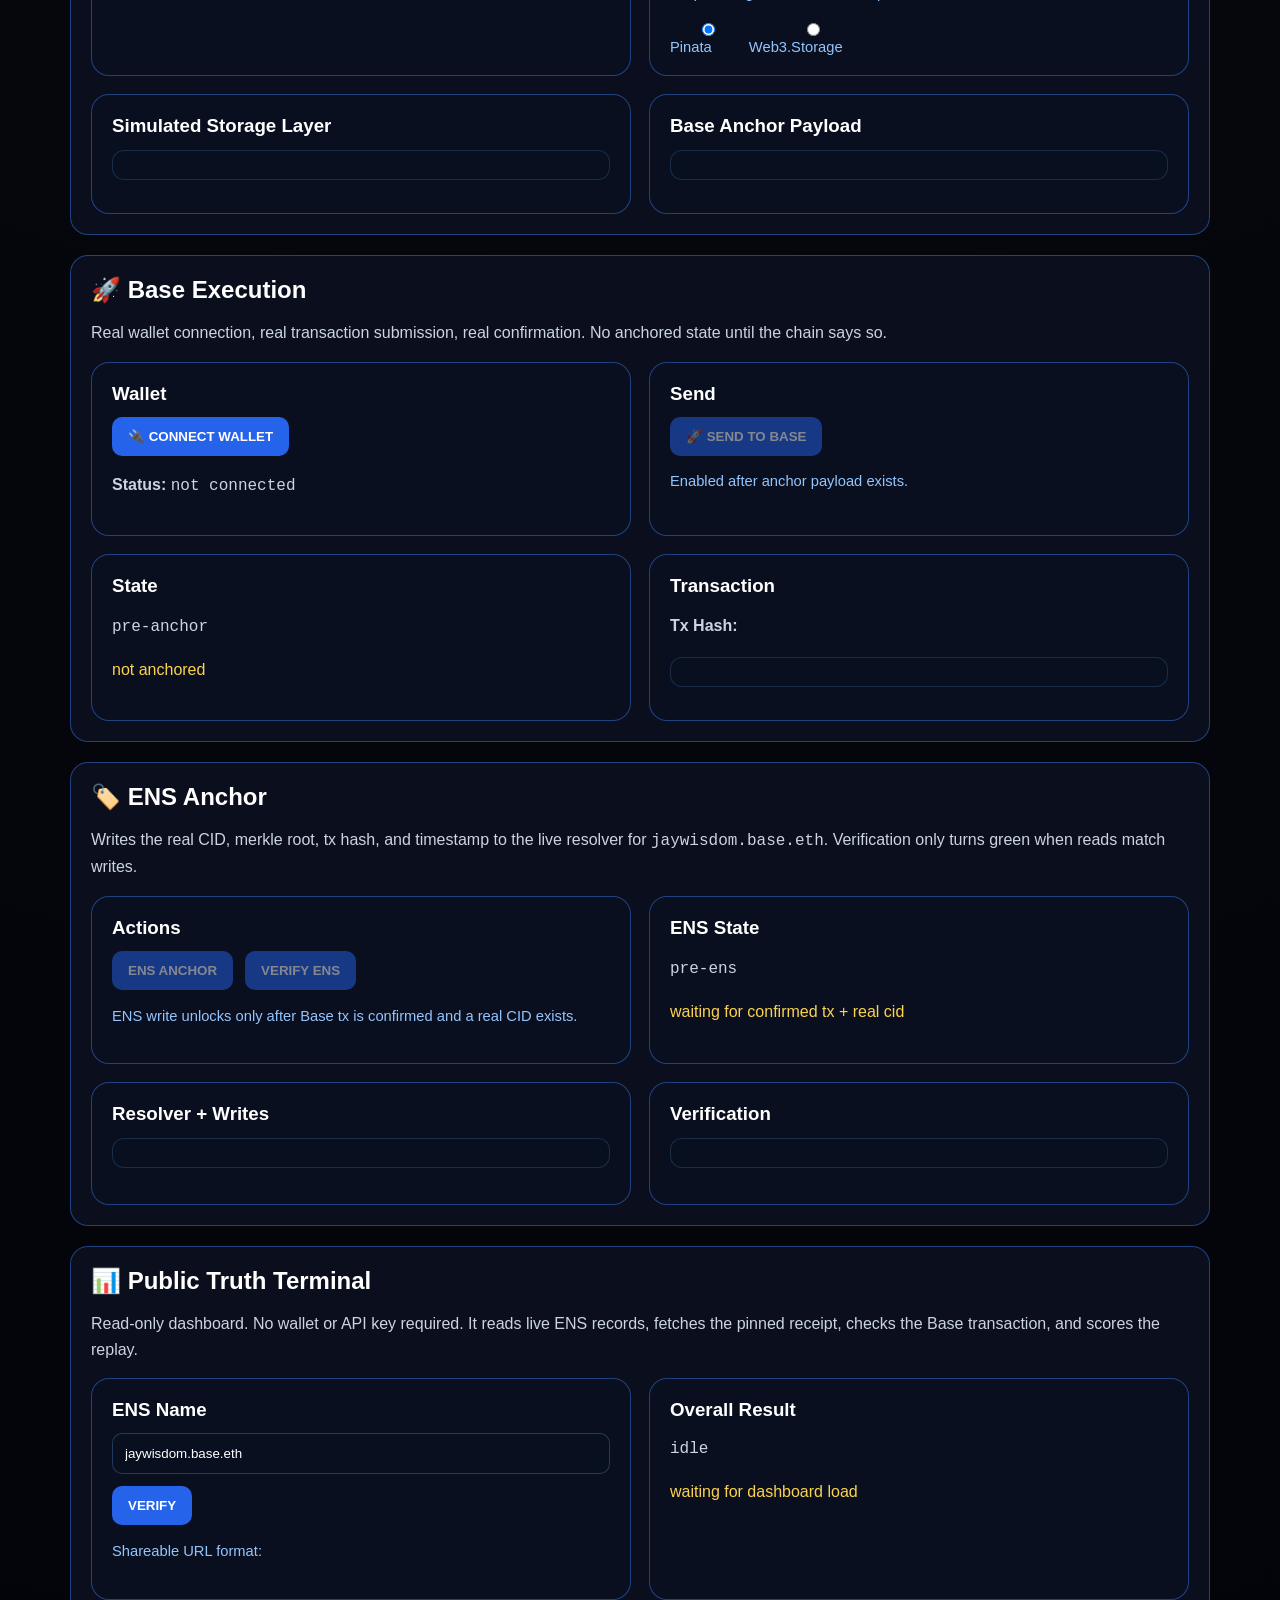
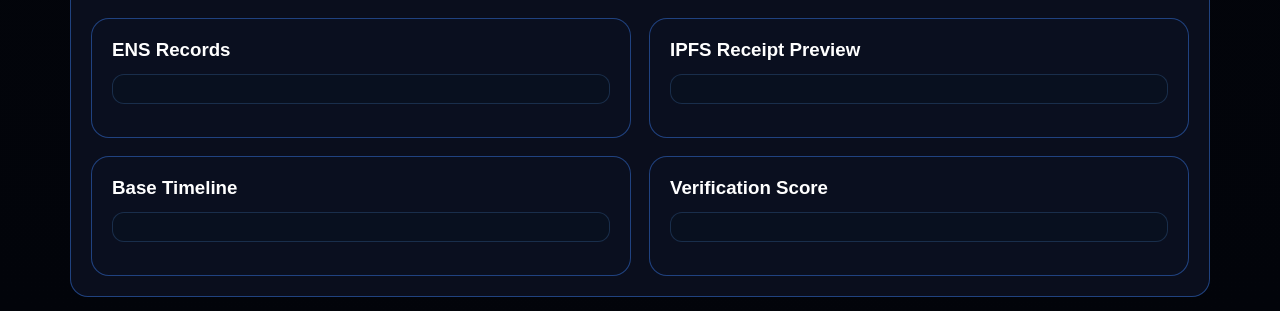
==== commit d043916d: "Add public truth terminal dashboard with ENS/IPFS/Base verification" ====
--- a/site/index.html
+++ b/site/index.html
@@ -18,7 +18,6 @@
 .row{display:flex;gap:12px;flex-wrap:wrap;align-items:center}.mono{font-family:ui-monospace,SFMono-Regular,Menlo,monospace}.hidden{display:none}.ok{color:var(--ok)}.warn{color:var(--warn)}.bad{color:var(--bad)}
 @media (max-width:900px){.loop,.grid{grid-template-columns:1fr 1fr}} @media (max-width:640px){.loop,.grid{grid-template-columns:1fr}}
 </style>
-<script src="https://unpkg.com/viem@2.21.57/_esm/index.js" type="module"></script>
 </head>
 <body>
 <div class="wrap">
@@ -106,11 +105,39 @@
       <div class="card" style="margin-top:0"><h3>Verification</h3><pre id="ensVerifyOutput"></pre><p id="ensVerifyHuman" class="warn"></p></div>
     </div>
   </div>
+
+  <div class="card">
+    <h2>📊 Public Truth Terminal</h2>
+    <p>Read-only dashboard. No wallet or API key required. It reads live ENS records, fetches the pinned receipt, checks the Base transaction, and scores the replay.</p>
+    <div class="grid">
+      <div class="card" style="margin-top:0">
+        <h3>ENS Name</h3>
+        <div class="row">
+          <input id="dashboardName" value="jaywisdom.base.eth" />
+          <button onclick="loadDashboardFromInput()">VERIFY</button>
+        </div>
+        <p class="small">Shareable URL format: <span class="mono" id="shareUrl"></span></p>
+      </div>
+      <div class="card" style="margin-top:0">
+        <h3>Overall Result</h3>
+        <p class="mono" id="dashboardOverall">idle</p>
+        <p id="dashboardOverallHuman" class="warn">waiting for dashboard load</p>
+      </div>
+    </div>
+    <div class="grid" style="margin-top:18px">
+      <div class="card" style="margin-top:0"><h3>ENS Records</h3><pre id="dashboardEns"></pre></div>
+      <div class="card" style="margin-top:0"><h3>IPFS Receipt Preview</h3><pre id="dashboardIpfs"></pre></div>
+    </div>
+    <div class="grid" style="margin-top:18px">
+      <div class="card" style="margin-top:0"><h3>Base Timeline</h3><pre id="dashboardBase"></pre></div>
+      <div class="card" style="margin-top:0"><h3>Verification Score</h3><pre id="dashboardScore"></pre></div>
+    </div>
+  </div>
 </div>
 
 <script type="module">
-import { createWalletClient, custom, createPublicClient, http } from 'https://unpkg.com/viem@2.21.57/_esm/index.js';
-import { base, normalize, namehash } from 'https://unpkg.com/viem@2.21.57/_esm/chains/index.js';
+import { createWalletClient, custom, createPublicClient, http, normalize, namehash } from 'https://esm.sh/viem@2.21.57';
+import { base } from 'https://esm.sh/viem@2.21.57/chains';
 
 const publicClient = createPublicClient({ chain: base, transport: http('https://mainnet.base.org') });
 const TEXT_ABI=[{type:'function',name:'setText',stateMutability:'nonpayable',inputs:[{name:'node',type:'bytes32'},{name:'key',type:'string'},{name:'value',type:'string'}],outputs:[]}];
@@ -124,11 +151,13 @@
 function canonicalize(value){ if(value===null||typeof value!=='object') return JSON.stringify(value); if(Array.isArray(value)) return '['+value.map(canonicalize).join(',')+']'; const keys=Object.keys(value).sort(); return '{'+keys.map(k=>JSON.stringify(k)+':'+canonicalize(value[k])).join(',')+'}'; }
 function fakeCidFromHash(hash){ return 'bafyfriar'+hash.slice(0,24); }
 function fakeDealIdFromHash(hash){ return 'deal_'+hash.slice(0,12); }
-function fakeTxCalldata(rootHash,cid){ return { to:'0x0000000000000000000000000000000000000000', data:'0x'+rootHash.slice(0,64)+cid.split('').map(c=>c.charCodeAt(0).toString(16)).join('').slice(0,128) }; }
+function fakeTxCalldata(rootHash,cid){ return { to:'0x0000000000000000000000000000000000000000', data:'0x'+rootHash + cid.split('').map(c=>c.charCodeAt(0).toString(16)).join('').slice(0,128) }; }
 function setPipelineStatus(items){ document.getElementById('pipelineStatus').innerHTML=items.map(x=>'<span class="pill">'+x+'</span>').join(''); }
 function updateBaseState(){ document.getElementById('baseState').textContent=baseState; const map={ 'pre-anchor':['warn','not anchored'], 'submitted':['warn','pending confirmation'], 'confirmed':['ok','anchored on Base'], 'failed':['bad','failed'] }; const [cls,text]=map[baseState]||['warn',baseState]; const el=document.getElementById('baseStateHuman'); el.className=cls; el.textContent=text; }
 function updateEnsState(){ document.getElementById('ensState').textContent=ensState; const map={ 'pre-ens':['warn','waiting for confirmed tx + real cid'], 'ens-writing':['warn','resolver write pending'], 'ens-confirmed':['ok','records written'], 'verified':['ok','resolver replay matches'], 'mismatch':['bad','resolver mismatch'], 'ens-failed':['bad','resolver write failed'] }; const [cls,text]=map[ensState]||['warn',ensState]; const el=document.getElementById('ensStateHuman'); el.className=cls; el.textContent=text; }
 function refreshButtons(){ document.getElementById('baseSendButton').disabled = !(lastAnchorPayload && walletClient); document.getElementById('ensAnchorButton').disabled = !(baseState==='confirmed' && currentReceiptReal?.cid && walletClient); document.getElementById('ensVerifyButton').disabled = !(ensState==='ens-confirmed' || ensState==='verified' || ensState==='mismatch'); }
+function setDashboardStatus(kind, text){ const a=document.getElementById('dashboardOverall'); const b=document.getElementById('dashboardOverallHuman'); a.textContent=kind; b.textContent=text; b.className=kind==='VERIFIED' ? 'ok' : kind==='FAILED' ? 'bad' : 'warn'; }
+function updateShareUrl(name){ const url = `${location.origin}${location.pathname}?name=${encodeURIComponent(name)}`; document.getElementById('shareUrl').textContent = url; }
 
 async function realIpfsPinPinata(receipt, pinataJwt){ const canonical=canonicalize(receipt); const canonicalHash=await sha256Hex(canonical); const body={ pinataContent: JSON.parse(canonical), pinataMetadata:{ name:`friar-receipt-${canonicalHash.slice(0,16)}` } }; const res=await fetch('https://api.pinata.cloud/pinning/pinJSONToIPFS',{ method:'POST', headers:{'Content-Type':'application/json','Authorization':`Bearer ${pinataJwt}`}, body:JSON.stringify(body) }); const text=await res.text(); if(!res.ok) return {ok:false,status:'upload_failed',provider:'pinata',canonical_hash:canonicalHash,error:text}; let parsed; try{ parsed=JSON.parse(text);} catch { return {ok:false,status:'invalid_provider_response',provider:'pinata',canonical_hash:canonicalHash,error:text}; } return {ok:true,status:'pinned',provider:'pinata',canonical_json:canonical,canonical_hash:canonicalHash,cid:parsed.IpfsHash,pin_size:parsed.PinSize??null,timestamp:parsed.Timestamp??null}; }
 async function realIpfsPinWeb3Storage(receipt, token){ const canonical=canonicalize(receipt); const canonicalHash=await sha256Hex(canonical); const res=await fetch('https://api.web3.storage/upload',{ method:'POST', headers:{'Authorization':`Bearer ${token}`,'Content-Type':'application/json'}, body:canonical }); const text=await res.text(); if(!res.ok) return {ok:false,status:'upload_failed',provider:'web3.storage',canonical_hash:canonicalHash,error:text}; let parsed; try{ parsed=JSON.parse(text);} catch { return {ok:false,status:'invalid_provider_response',provider:'web3.storage',canonical_hash:canonicalHash,error:text}; } return {ok:true,status:'uploaded',provider:'web3.storage',canonical_json:canonical,canonical_hash:canonicalHash,cid:parsed.cid||parsed.value?.cid||null}; }
@@ -147,7 +176,77 @@
 window.ensAnchor = async function(){ if(!(baseState==='confirmed' && currentReceiptReal?.cid && walletClient && lastAnchorPayload && lastBaseReceipt)){ alert('Need confirmed Base tx and real CID first'); return; } ensState='ens-writing'; updateEnsState(); refreshButtons(); try{ const resolver=await getEnsResolver(ENS_NAME); const block=await publicClient.getBlock({ blockHash: lastBaseReceipt.receipt.blockHash }); const timestamp=new Date(Number(block.timestamp)*1000).toISOString(); const node=namehash(normalize(ENS_NAME)); const writes=[['friar/cid',currentReceiptReal.cid],['friar/merkle_root',lastAnchorPayload.merkle_root],['friar/tx_hash',lastBaseReceipt.hash],['friar/timestamp',timestamp]]; const out={ resolver, writes:[] }; for(const [key,value] of writes){ const { request }=await publicClient.simulateContract({ account: connectedAddress, address: resolver, abi: TEXT_ABI, functionName:'setText', args:[node,key,value] }); const hash=await walletClient.writeContract(request); const receipt=await publicClient.waitForTransactionReceipt({ hash }); if(receipt.status!=='success') throw new Error('ENS write failed: '+key); out.writes.push({ key, value, hash, receipt }); } document.getElementById('ensWriteOutput').textContent=JSON.stringify(out,null,2); ensState='ens-confirmed'; } catch(err){ ensState='ens-failed'; document.getElementById('ensWriteOutput').textContent=String(err); alert('ENS write failed: '+err.message); } updateEnsState(); refreshButtons(); };
 window.verifyEns = async function(){ try{ const keys=['friar/cid','friar/merkle_root','friar/tx_hash','friar/timestamp']; const values={}; for(const key of keys){ values[key]=await publicClient.getEnsText({ name: normalize(ENS_NAME), key }); } document.getElementById('ensVerifyOutput').textContent=JSON.stringify(values,null,2); const block= lastBaseReceipt ? await publicClient.getBlock({ blockHash:lastBaseReceipt.receipt.blockHash }) : null; const expectedTs= block ? new Date(Number(block.timestamp)*1000).toISOString() : null; const ok= values['friar/cid']===currentReceiptReal?.cid && values['friar/merkle_root']===lastAnchorPayload?.merkle_root && values['friar/tx_hash']===lastBaseReceipt?.hash && (!expectedTs || values['friar/timestamp']===expectedTs); ensState = ok ? 'verified' : 'mismatch'; const human=document.getElementById('ensVerifyHuman'); human.className = ok ? 'ok' : 'bad'; human.textContent = ok ? '✅ VERIFIED — resolver replay matches expected values' : '❌ MISMATCH — resolver values differ from expected pipeline outputs'; } catch(err){ ensState='mismatch'; document.getElementById('ensVerifyOutput').textContent=String(err); const human=document.getElementById('ensVerifyHuman'); human.className='bad'; human.textContent='❌ Verification failed'; } updateEnsState(); refreshButtons(); };
 
-async function renderFriar(){ const res=await fetch('friar-ooda.json'); friarData=await res.json(); document.getElementById('friar-thesis').textContent=friarData.thesis; document.getElementById('formula').textContent=friarData.compressed_formula.ooda_razor; document.getElementById('machine-line').textContent=friarData.compressed_formula.machine_translation; document.getElementById('spell').textContent=friarData.spell; document.getElementById('human-line').textContent=friarData.human_line; const glyphs=document.getElementById('glyphs'); glyphs.innerHTML=''; Object.entries(friarData.glyphs).forEach(([g,label])=>{ const el=document.createElement('div'); el.className='glyph'; el.textContent=g+' '+label; glyphs.appendChild(el); }); const loop=document.getElementById('friar-loop'); loop.innerHTML=''; friarData.loop.forEach(item=>{ const card=document.createElement('div'); card.className='step'; card.innerHTML='<div class="kicker">'+item.step+'</div><h3>'+item.question+'</h3><p><strong>Friar rule:</strong> '+item.friar_rule+'</p><p><strong>Ockham move:</strong> '+item.ockham_move+'</p>'; loop.appendChild(card); }); document.getElementById('friar-protocol').textContent='Vows:\n- '+friarData.friar_protocol.vows.join('\n- ')+'\n\nAnti-patterns:\n- '+friarData.friar_protocol.anti_patterns.join('\n- '); setPipelineStatus(['waiting for receipt']); updateBaseState(); updateEnsState(); refreshButtons(); }
+window.loadDashboardFromInput = async function(){ const name=document.getElementById('dashboardName').value.trim(); await loadDashboard(name); };
+async function loadDashboard(name){
+  updateShareUrl(name);
+  setDashboardStatus('LOADING', 'reading ENS, IPFS, and Base');
+  document.getElementById('dashboardEns').textContent=''; document.getElementById('dashboardIpfs').textContent=''; document.getElementById('dashboardBase').textContent=''; document.getElementById('dashboardScore').textContent='';
+  try {
+    const ens = {
+      name,
+      cid: await publicClient.getEnsText({ name: normalize(name), key: 'friar/cid' }),
+      merkle_root: await publicClient.getEnsText({ name: normalize(name), key: 'friar/merkle_root' }),
+      tx_hash: await publicClient.getEnsText({ name: normalize(name), key: 'friar/tx_hash' }),
+      timestamp: await publicClient.getEnsText({ name: normalize(name), key: 'friar/timestamp' })
+    };
+    document.getElementById('dashboardEns').textContent = JSON.stringify(ens, null, 2);
+
+    let ipfsReceipt = null; let ipfsError = null;
+    if (ens.cid) {
+      try {
+        const r = await fetch(`https://ipfs.io/ipfs/${ens.cid}`);
+        ipfsReceipt = await r.json();
+      } catch (err) { ipfsError = String(err); }
+    }
+    document.getElementById('dashboardIpfs').textContent = ipfsReceipt ? JSON.stringify(ipfsReceipt, null, 2) : (ipfsError || 'No CID or fetch failed');
+
+    let tx = null; let txReceipt = null; let block = null;
+    if (ens.tx_hash) {
+      try {
+        tx = await publicClient.getTransaction({ hash: ens.tx_hash });
+        txReceipt = await publicClient.getTransactionReceipt({ hash: ens.tx_hash });
+        block = await publicClient.getBlock({ blockHash: txReceipt.blockHash });
+      } catch (err) {
+        document.getElementById('dashboardBase').textContent = String(err);
+      }
+    }
+    if (tx && txReceipt) {
+      document.getElementById('dashboardBase').textContent = JSON.stringify({
+        hash: ens.tx_hash,
+        blockNumber: txReceipt.blockNumber?.toString?.() ?? String(txReceipt.blockNumber),
+        status: txReceipt.status,
+        gasUsed: txReceipt.gasUsed?.toString?.() ?? String(txReceipt.gasUsed),
+        timestamp: block ? new Date(Number(block.timestamp) * 1000).toISOString() : null,
+        explorer: `https://basescan.org/tx/${ens.tx_hash}`
+      }, null, 2);
+    }
+
+    let recomputedReceiptHash = null; let recomputedMerkleRoot = null;
+    if (ipfsReceipt) {
+      const canonical = canonicalize(ipfsReceipt);
+      recomputedReceiptHash = await sha256Hex(canonical);
+      if (ipfsReceipt.compressed_claim_hash) {
+        recomputedMerkleRoot = await sha256Hex(ipfsReceipt.compressed_claim_hash + recomputedReceiptHash);
+      }
+    }
+
+    const score = {
+      records_complete: Boolean(ens.cid && ens.merkle_root && ens.tx_hash && ens.timestamp),
+      ipfs_fetch_ok: Boolean(ipfsReceipt),
+      merkle_root_match: Boolean(recomputedMerkleRoot && ens.merkle_root === recomputedMerkleRoot),
+      tx_confirmed: Boolean(txReceipt && txReceipt.status === 'success'),
+      timestamp_match: Boolean(block && ens.timestamp === new Date(Number(block.timestamp) * 1000).toISOString())
+    };
+    score.overall = Object.values(score).every(Boolean) ? 'VERIFIED' : 'FAILED';
+    document.getElementById('dashboardScore').textContent = JSON.stringify({ score, recomputed_receipt_hash: recomputedReceiptHash, recomputed_merkle_root: recomputedMerkleRoot }, null, 2);
+    setDashboardStatus(score.overall, score.overall === 'VERIFIED' ? 'all live sources agree' : 'one or more checks failed');
+  } catch (err) {
+    setDashboardStatus('FAILED', 'dashboard load failed');
+    document.getElementById('dashboardScore').textContent = String(err);
+  }
+}
+
+async function renderFriar(){ const res=await fetch('friar-ooda.json'); friarData=await res.json(); document.getElementById('friar-thesis').textContent=friarData.thesis; document.getElementById('formula').textContent=friarData.compressed_formula.ooda_razor; document.getElementById('machine-line').textContent=friarData.compressed_formula.machine_translation; document.getElementById('spell').textContent=friarData.spell; document.getElementById('human-line').textContent=friarData.human_line; const glyphs=document.getElementById('glyphs'); glyphs.innerHTML=''; Object.entries(friarData.glyphs).forEach(([g,label])=>{ const el=document.createElement('div'); el.className='glyph'; el.textContent=g+' '+label; glyphs.appendChild(el); }); const loop=document.getElementById('friar-loop'); loop.innerHTML=''; friarData.loop.forEach(item=>{ const card=document.createElement('div'); card.className='step'; card.innerHTML='<div class="kicker">'+item.step+'</div><h3>'+item.question+'</h3><p><strong>Friar rule:</strong> '+item.friar_rule+'</p><p><strong>Ockham move:</strong> '+item.ockham_move+'</p>'; loop.appendChild(card); }); document.getElementById('friar-protocol').textContent='Vows:\n- '+friarData.friar_protocol.vows.join('\n- ')+'\n\nAnti-patterns:\n- '+friarData.friar_protocol.anti_patterns.join('\n- '); setPipelineStatus(['waiting for receipt']); updateBaseState(); updateEnsState(); refreshButtons(); const params = new URLSearchParams(location.search); const dashName = params.get('name') || document.getElementById('dashboardName').value || ENS_NAME; document.getElementById('dashboardName').value = dashName; updateShareUrl(dashName); await loadDashboard(dashName); }
 renderFriar();
 </script>
 </body>
